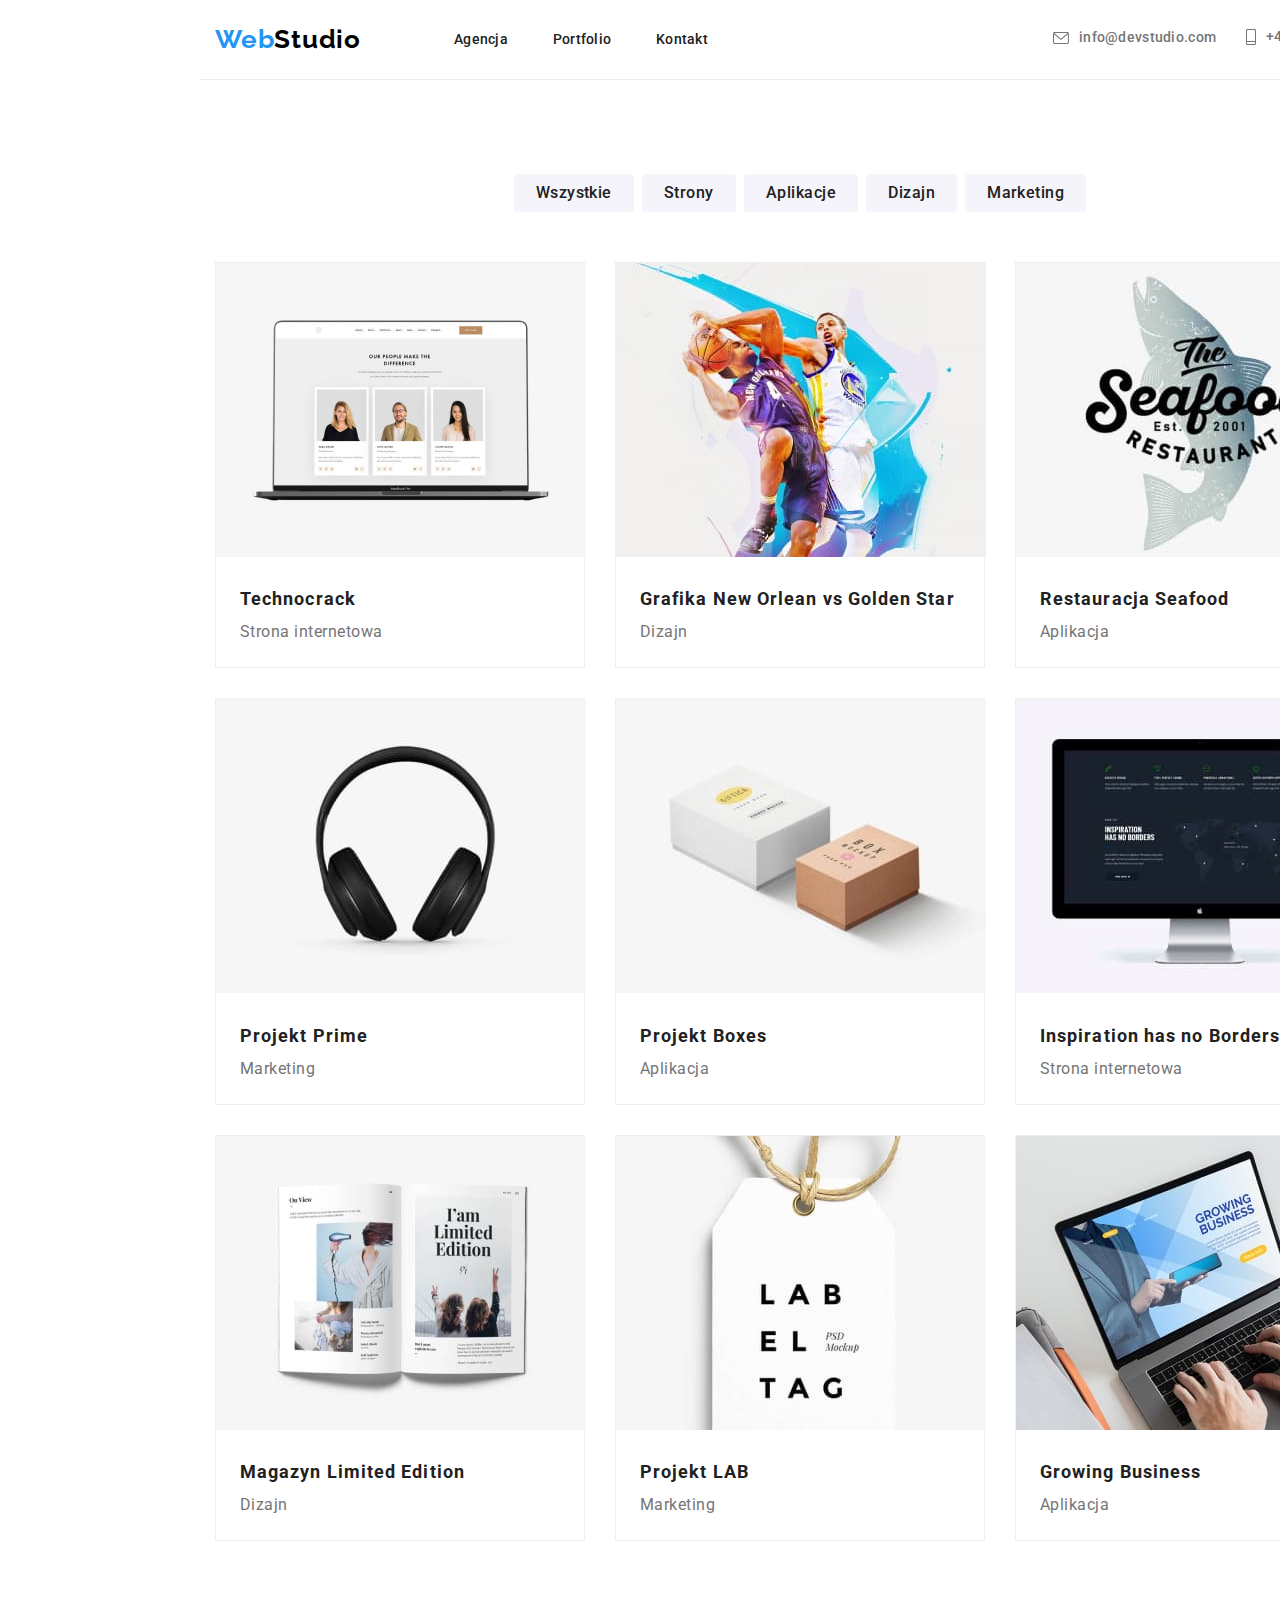
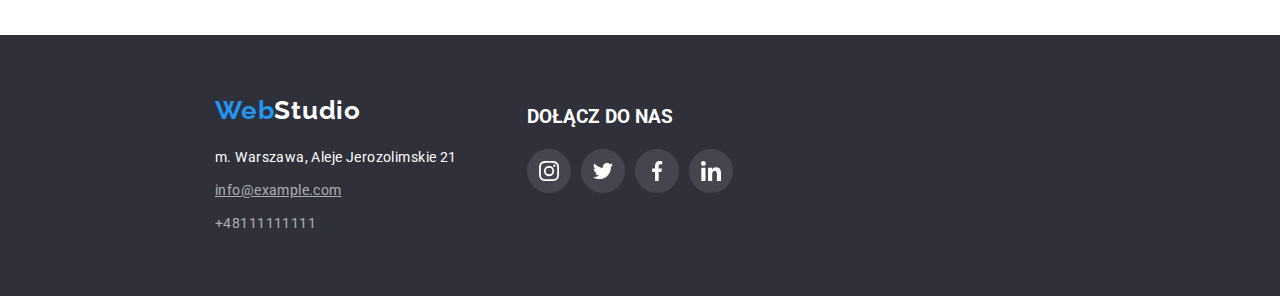
==== portfolio.html @ e7bf983f "wednesday" ====
<!DOCTYPE html>
<html lang="en">
  <head>
    <meta charset="UTF-8" />
    <meta http-equiv="X-UA-Compatible" content="IE=edge" />
    <meta name="viewport" content="width=device-width, initial-scale=1.0" />
    <title>Portfolio</title>
    <link rel="stylesheet" href="./css/styles.css" />
    <link rel="preconnect" href="https://fonts.googleapis.com" />
    <link rel="preconnect" href="https://fonts.gstatic.com" crossorigin />
    <link
      href="https://fonts.googleapis.com/css2?family=Raleway:wght@700&family=Roboto:wght@400;500;700;900&display=swap"
      rel="stylesheet"
    />
  </head>
  <body>
    <div class="wrapper">
      <header class="container header-agency">
        <nav class="nav-style">
          <a
            class="webstudio link-style"
            href="#"
            target="_blank"
            title="WebStudio"
            ><span class="highlight">Web</span>Studio
          </a>
          <ul class="nav-list inner-nav">
            <li>
              <a
                class="nav-item link-style"
                href="./index.html"
                target="_self"
                title="Agencja"
              >
                Agencja</a
              >
            </li>
            <li>
              <a
                class="nav-item link-style"
                href="./portfolio.html"
                target="_self"
                title="Portfolio"
                >Portfolio</a
              >
            </li>
            <li>
              <a
                class="nav-item link-style"
                href="#"
                target="_self"
                title="Kontakt"
                >Kontakt</a
              >
            </li>
          </ul>
        </nav>
        <ul class="nav-list">
          <li class="contacts">
            <a href="mailto:info@devstudio.com">
            <svg class="svg-style" width="16" height="12">
              <use xlink: href="./images/icons.svg#icon-envelope" >
              
              </use>
            </svg>
          </a>
            <a class="nav-contact link-style" href="mailto:info@devstudio.com"
              >info@devstudio.com</a
            >
          </li>
          <li class="contacts">
            <a href="tel:+48111111111">
            <svg class="svg-style" width="10" height="16">
              <use xlink: href="./images/icons.svg#icon-phone"></use>
            </svg>
          </a>
            <a class="nav-contact link-style" href="tel:+48111111111"
              >+48111111111</a
            >
          </li>
        </ul>
      </header>
      <main class="container">
        <div class="section">
          <ul class="nav-list portfolio-buttons">
            <li>
              <button class="button-style" type="button">Wszystkie</button>
            </li>
            <li><button class="button-style" type="button">Strony</button></li>
            <li>
              <button class="button-style" type="button">Aplikacje</button>
            </li>
            <li><button class="button-style" type="button">Dizajn</button></li>
            <li>
              <button class="button-style" type="button">Marketing</button>
            </li>
          </ul>
          <div>
            <ul class="project-list">
              <li class="project-card">
                <figure>
                  <img
                    src="./images/photo-technocrack.jpg"
                    width="370"
                    height="294"
                    alt="strona startowa Technocrack"
                    title="zdjęcie strony startowej Technocrack"
                  />
                  <figcaption class="photo-description">
                    <strong class="project-title">Technocrack</strong>
                    <p class="project-description">Strona internetowa</p>
                  </figcaption>
                </figure>
              </li>
              <li class="project-card">
                <figure>
                  <img
                    src="./images/photo-basket.jpg"
                    width="370"
                    height="294"
                    alt="grafika New Orlean vs. Golden Star"
                    title="grafika New Orlean vs. Golden Star"
                  />
                  <figcaption class="photo-description">
                    <strong class="project-title"
                      >Grafika New Orlean vs Golden Star</strong
                    >
                    <p class="project-description">Dizajn</p>
                  </figcaption>
                </figure>
              </li>
              <li class="project-card">
                <figure>
                  <img
                    src="./images/photo-seafood.jpg"
                    width="370"
                    height="294"
                    alt="logo restauracji Seafood"
                    title="logo restauracji Seafood"
                  />
                  <figcaption class="photo-description">
                    <strong class="project-title">Restauracja Seafood</strong>
                    <p class="project-description">Aplikacja</p>
                  </figcaption>
                </figure>
              </li>
              <li class="project-card">
                <figure>
                  <img
                    src="./images/photo-headphones.jpg"
                    width="370"
                    height="294"
                    alt="zdjęcie słuchawek nausznych"
                    title="zdjęcie słuchawek nausznych"
                  />
                  <figcaption class="photo-description">
                    <strong class="project-title">Projekt Prime</strong>
                    <p class="project-description">Marketing</p>
                  </figcaption>
                </figure>
              </li>
              <li class="project-card">
                <figure>
                  <img
                    src="./images/photo-boxes.jpg"
                    width="370"
                    height="294"
                    alt="zdjęcie opakowań"
                    title="zdjęcie opakowań"
                  />
                  <figcaption class="photo-description">
                    <strong class="project-title">Projekt Boxes</strong>
                    <p class="project-description">Aplikacja</p>
                  </figcaption>
                </figure>
              </li>
              <li class="project-card">
                <figure>
                  <img
                    src="./images/photo-noborders.jpg"
                    width="370"
                    height="294"
                    alt="zdjęcie strony startowej No Borders"
                    title="zdjęcie strony startowej No Borders"
                  />
                  <figcaption class="photo-description">
                    <strong class="project-title"
                      >Inspiration has no Borders</strong
                    >
                    <p class="project-description">Strona internetowa</p>
                  </figcaption>
                </figure>
              </li>
              <li class="project-card">
                <figure>
                  <img
                    src="./images/photo-magazyn.jpg"
                    width="370"
                    height="294"
                    alt="zdjęcie magazynu Limited Edition"
                    title="zdjęcie magazynu Limited Edition"
                  />
                  <figcaption class="photo-description">
                    <strong class="project-title">
                      Magazyn Limited Edition</strong
                    >
                    <p class="project-description">Dizajn</p>
                  </figcaption>
                </figure>
              </li>
              <li class="project-card">
                <figure>
                  <img
                    src="./images/photo-lab.jpg"
                    width="370"
                    height="294"
                    alt="zdjęcie etykiety LAB"
                    title="zdjęcie etykiety LAB"
                  />
                  <figcaption class="photo-description">
                    <strong class="project-title">Projekt LAB</strong>
                    <p class="project-description">Marketing</p>
                  </figcaption>
                </figure>
              </li>
              <li class="project-card">
                <figure>
                  <img
                    src="./images/photo-business.jpg"
                    width="370"
                    height="294"
                    alt="zdjęcie aplikacji Growing Business"
                    title="zdjęcie aplikacji Growing Business"
                  />
                  <figcaption class="photo-description">
                    <strong class="project-title">Growing Business</strong>
                    <p class="project-description">Aplikacja</p>
                  </figcaption>
                </figure>
              </li>
            </ul>
          </div>
        </div>
      </main>

      <footer class="footer-section">
        <div>
          <a
          class="webstudio link-style"
          href="#"
          target="_blank"
          title="WebStudio"
          ><span class="highlight">Web</span
          ><span class="whitening">Studio</span></a
        >
        <ul class="footer-list">
          <li>
            <address class="footer-list-item address-style">
              m. Warszawa, Aleje Jerozolimskie 21
            </address>
          </li>
          <li>
            <a
              class="footer-list-item email link-style"
              href="mailto:info@example.com"
              >info@example.com</a
            >
          </li>
          <li>
            <a class="footer-list-item phone link-style" href="tel:+48111111111"
              >+48111111111</a
            >
          </li>
        </ul>
        </div>
        <div class="footer-sm-section">
          <h3>DOŁĄCZ DO NAS</h3>
          <ul class="nav-list footer-sm-icons">
            <li>
              <a href="#" target="_blank" title="Instagram">
              <svg class="footer-sm-icon"  width="44" height="44">
                <use xlink: href="./images/icons.svg#icon-ellipse-insta-dark"></use>
              </svg>
            </a>
            </li>
            <li>
              <a href="#" target="_blank" title="Twitter">
              <svg class="footer-sm-icon" width="44" height="44">
                <use xlink:href="./images/icons.svg#icon-ellipse-twitter-dark"></use>
              </svg>
            </a>
            </li>
            <li>
              <a href="#" target="_blank" title="Facebook">
              <svg class="footer-sm-icon" width="44" height="44">
                <use xlink: href="./images/icons.svg#icon-ellipse-fb-dark"></use>
                </svg>
              </a>
            </li>
            <li>
              <a href="#" target="_blank" title="In">
              <svg class="footer-sm-icon" width="44" height="44">
                <use xlink: href="./images/icons.svg#icon-ellipse-in-dark"></use>
              </svg>
            </a>
            </li>
          </ul>
          </div>
      </footer>
    </div>
  </body>
</html>
---- css/styles.css ----
/*! modern-normalize v1.1.0 | MIT License | https://github.com/sindresorhus/modern-normalize */

/*
Document
========
*/

/**
Use a better box model (opinionated).
*/

*,
::before,
::after {
  box-sizing: border-box;
}

/**
1. Correct the line height in all browsers.
2. Prevent adjustments of font size after orientation changes in iOS.
3. Use a more readable tab size (opinionated).
*/

html {
  line-height: 1.15; /* 1 */
  -webkit-text-size-adjust: 100%; /* 2 */
  -moz-tab-size: 4; /* 3 */
  tab-size: 4; /* 3 */
}

/*
Sections
========
*/

/**
1. Remove the margin in all browsers.
2. Improve consistency of default fonts in all browsers. (https://github.com/sindresorhus/modern-normalize/issues/3)
*/

body {
  margin: 0; /* 1 */
  font-family: system-ui, -apple-system,
    /* Firefox supports this but not yet `system-ui` */ "Segoe UI", Roboto,
    Helvetica, Arial, sans-serif, "Apple Color Emoji", "Segoe UI Emoji"; /* 2 */
}

/*
Grouping content
================
*/

/**
1. Add the correct height in Firefox.
2. Correct the inheritance of border color in Firefox. (https://bugzilla.mozilla.org/show_bug.cgi?id=190655)
*/

hr {
  height: 0; /* 1 */
  color: inherit; /* 2 */
}

/*
Text-level semantics
====================
*/

/**
Add the correct text decoration in Chrome, Edge, and Safari.
*/

abbr[title] {
  text-decoration: underline dotted;
}

/**
Add the correct font weight in Edge and Safari.
*/

b,
strong {
  font-weight: bolder;
}

/**
1. Improve consistency of default fonts in all browsers. (https://github.com/sindresorhus/modern-normalize/issues/3)
2. Correct the odd 'em' font sizing in all browsers.
*/

code,
kbd,
samp,
pre {
  font-family: ui-monospace, SFMono-Regular, Consolas, "Liberation Mono", Menlo,
    monospace; /* 1 */
  font-size: 1em; /* 2 */
}

/**
Add the correct font size in all browsers.
*/

small {
  font-size: 80%;
}

/**
Prevent 'sub' and 'sup' elements from affecting the line height in all browsers.
*/

sub,
sup {
  font-size: 75%;
  line-height: 0;
  position: relative;
  vertical-align: baseline;
}

sub {
  bottom: -0.25em;
}

sup {
  top: -0.5em;
}

/*
Tabular data
============
*/

/**
1. Remove text indentation from table contents in Chrome and Safari. (https://bugs.chromium.org/p/chromium/issues/detail?id=999088, https://bugs.webkit.org/show_bug.cgi?id=201297)
2. Correct table border color inheritance in Chrome and Safari. (https://bugs.chromium.org/p/chromium/issues/detail?id=935729, https://bugs.webkit.org/show_bug.cgi?id=195016)
*/

table {
  text-indent: 0; /* 1 */
  border-color: inherit; /* 2 */
}

/*
Forms
=====
*/

/**
1. Change the font styles in all browsers.
2. Remove the margin in Firefox and Safari.
*/

button,
input,
optgroup,
select,
textarea {
  font-family: inherit; /* 1 */
  font-size: 100%; /* 1 */
  line-height: 1.15; /* 1 */
  margin: 0; /* 2 */
}

/**
Remove the inheritance of text transform in Edge and Firefox.
*/

button,
select {
  text-transform: none;
}

/**
Correct the inability to style clickable types in iOS and Safari.
*/

button,
[type="button"],
[type="reset"],
[type="submit"] {
  -webkit-appearance: button;
}

/**
Remove the inner border and padding in Firefox.
*/

::-moz-focus-inner {
  border-style: none;
  padding: 0;
}

/**
Restore the focus styles unset by the previous rule.
*/

:-moz-focusring {
  outline: 1px dotted ButtonText;
}

/**
Remove the additional ':invalid' styles in Firefox.
See: https://github.com/mozilla/gecko-dev/blob/2f9eacd9d3d995c937b4251a5557d95d494c9be1/layout/style/res/forms.css#L728-L737
*/

:-moz-ui-invalid {
  box-shadow: none;
}

/**
Remove the padding so developers are not caught out when they zero out 'fieldset' elements in all browsers.
*/

legend {
  padding: 0;
}

/**
Add the correct vertical alignment in Chrome and Firefox.
*/

progress {
  vertical-align: baseline;
}

/**
Correct the cursor style of increment and decrement buttons in Safari.
*/

::-webkit-inner-spin-button,
::-webkit-outer-spin-button {
  height: auto;
}

/**
1. Correct the odd appearance in Chrome and Safari.
2. Correct the outline style in Safari.
*/

[type="search"] {
  -webkit-appearance: textfield; /* 1 */
  outline-offset: -2px; /* 2 */
}

/**
Remove the inner padding in Chrome and Safari on macOS.
*/

::-webkit-search-decoration {
  -webkit-appearance: none;
}

/**
1. Correct the inability to style clickable types in iOS and Safari.
2. Change font properties to 'inherit' in Safari.
*/

::-webkit-file-upload-button {
  -webkit-appearance: button; /* 1 */
  font: inherit; /* 2 */
}

/*
Interactive
===========
*/

/*
Add the correct display in Chrome and Safari.
*/

summary {
  display: list-item;
}

.container {
  width: 1200px;
  margin: auto;
  padding-right: 15px;
  padding-left: 15px;
}

.section {
  padding-top: 94px;
  padding-bottom: 94px;
}

h1,
h2,
h3,
p,
ul,
figure {
  margin: 0;
  padding: 0;
}

:root {
  --black-primary: #212121;
  --grey-primary: #757575;
  --grey-secondary: #2f303a;
  --white: #ffffff;
  --blue: #2196f3;
  --blue-secondary: #f5f4fa;
  --black: #000000;
}

body {
  font-family: "Roboto", "Raleway", sans-serif;
  color: var(--black-primary);
  margin: 0;
  background-color: #a0a1ab;
}

.wrapper {
  background: var(--white);
  margin: 0;
  width: 1600px;
}

.link-style:hover,
.link-style:focus {
  color: var(--blue);
}
.link-style {
  text-decoration: none;
  transition-property: color;
  transition-duration: 250ms;
  transition-timing-function: cubic-bezier(0.4, 0, 0.2, 1);
}

.webstudio {
  font-family: "Raleway";
  font-weight: 700;
  font-size: 26px;
  line-height: 1.19;
  letter-spacing: 0.03em;
  color: var(--black);
  margin-right: 93px;
  margin-top: 24px;
  margin-bottom: 24px;
}
.highlight {
  color: var(--blue);
}

.nav-style {
  display: flex;
}
.inner-nav {
  width: 254px;
  display: flex;
  justify-content: space-between;
  margin-right: 345px;
}
.nav-list {
  list-style: none;
  display: flex;
  align-items: center;
  justify-content: space-between;
  gap: 30px;
}

.nav-item {
  font-weight: 500;
  font-size: 14px;
  line-height: 1.14;
  letter-spacing: 0.02em;
  color: inherit;
  position: relative;
}

.nav-item::after {
  content: "";
  position: absolute;
  bottom: -29px;
  left: 0px;
  height: 4px;
  background-color: var(--blue);
  width: 0;
  transition-property: width;
}

.nav-item:focus:after,
.nav-item:active:after {
  width: 100%;
}

.nav-contact {
  list-style: none;
  color: var(--grey-primary);
  font-weight: 500;
  font-size: 14px;
  line-height: 1.14;
  letter-spacing: 0.02em;
}

.button-style {
  background: var(--blue-secondary);
  border-radius: 4px;
  border: 0px;
  font-weight: 500;
  font-size: 16px;
  line-height: 1.63;
  text-align: center;
  letter-spacing: 0.03em;
  color: var(--black-primary);
  font-family: inherit;
  padding-top: 6px;
  padding-bottom: 6px;
  padding-right: 22px;
  padding-left: 22px;

  transition-duration: 250ms;
  transition-timing-function: cubic-bezier(0.4, 0, 0.2, 1);
}
.button-style:visited,
.button-style:focus,
.button-style:hover {
  background: var(--blue);
  box-shadow: 0px 3px 1px rgba(0, 0, 0, 0.1), 0px 1px 2px rgba(0, 0, 0, 0.08),
    0px 2px 2px rgba(0, 0, 0, 0.12);
  border-radius: 4px;
  cursor: pointer;
  font-weight: 500;
  font-size: 16px;
  line-height: 1.63;
  text-align: center;
  letter-spacing: 0.03em;
  color: var(--white);
}
.project-list {
  list-style: none;
  display: flex;
  flex-wrap: wrap;
  gap: 30px;
}

.project-title {
  font-weight: 700;
  font-size: 18px;
  line-height: 2;
  letter-spacing: 0.06em;
}
.project-description {
  font-size: 16px;
  line-height: 1.88;
  letter-spacing: 0.03em;
  color: var(--grey-primary);
}

.footer-section {
  background-color: var(--grey-secondary);
  color: var(--white);
  padding-top: 60px;
  padding-bottom: 60px;
  padding-left: 215px;
  display: flex;
  gap: 70px;
}
.footer-list {
  list-style-type: none;
  display: flex;
  flex-direction: column;
  gap: 9px;
  margin-top: 20px;
}
.footer-list-item {
  text-decoration: none;
  font-size: 14px;
  line-height: 1.71;
  letter-spacing: 0.03em;
  color: var(--white);
}
.email {
  text-decoration: underline;
  opacity: 60%;
}

.phone {
  opacity: 60%;
}

.address-style {
  font-style: inherit;
}
.whitening {
  color: var(--white);
}

.header-primary {
  font-weight: 900;
  font-size: 44px;
  line-height: 1.36;
  text-align: center;
  letter-spacing: 0.06em;
}
.section-primary {
  background-image: linear-gradient(
      rgba(47, 48, 58, 0.4),
      rgba(47, 48, 58, 0.4)
    ),
    url(../images/background.jpg);

  color: var(--white);
  text-align: center;
  display: flex;
  flex-direction: column;
  padding-top: 200px;
  padding-bottom: 200px;
  align-items: center;
}
.button-agency {
  padding-top: 10px;
  padding-bottom: 10px;
  padding-left: 41px;
  padding-right: 42px;
  margin-top: 40px;
}
.lorem-title {
  font-weight: 700;
  font-size: 14px;
  line-height: 1.14;
  letter-spacing: 0.03em;
  margin-bottom: 10px;
}
.lorem-description {
  font-size: 14px;
  line-height: 1.71;
  letter-spacing: 0.03em;
}
.header-secondary {
  font-weight: 700;
  font-size: 36px;
  line-height: 1.17;
  text-align: center;
  letter-spacing: 0.03em;
  margin-bottom: 50px;
}
.team {
  background: var(--blue-secondary);
}
.team-member-box {
  background-color: var(--white);
  text-align: center;
  padding-bottom: 30px;
  box-shadow: 0px 1px 3px rgba(0, 0, 0, 0.12), 0px 1px 1px rgba(0, 0, 0, 0.14),
    0px 2px 1px rgba(0, 0, 0, 0.2);
  border-radius: 0px 0px 4px 4px;
}
.team-member-name {
  font-weight: 500;
  font-size: 16px;
  line-height: 1.19;
  letter-spacing: 0.03em;
}
.team-member-description {
  font-size: 16px;
  line-height: 1.19;
  letter-spacing: 0.03em;
  color: var(--grey-primary);
  margin-top: 10px;
}
.task-section {
  padding-top: 0px;
}
.box-description {
  margin-top: 30px;
}
.header-agency {
  border-bottom: solid 1px #ececec;
  display: flex;
}
.header-portfolio {
  border-bottom: solid 1px #ececec;
}
.portfolio-buttons {
  justify-content: center;
  gap: 8px;
  margin-bottom: 50px;
}
.project-card {
  border: solid 1px #eeeeee;
  max-width: 370px;
  transition-duration: 250ms;
  transition-timing-function: cubic-bezier(0.4, 0, 0.2, 1);
}
.project-card:hover {
  box-shadow: 0px 1px 1px rgba(0, 0, 0, 0.12), 0px 4px 4px rgba(0, 0, 0, 0.06),
    1px 4px 6px rgba(0, 0, 0, 0.16);
}
.photo-description {
  margin-top: 20px;
  margin-bottom: 20px;
  margin-right: 24px;
  margin-left: 24px;
}
.contacts {
  display: flex;
  gap: 10px;
  margin: 0;
}
.icon-background {
  width: 270px;
  height: 120px;
  background: #f5f4fa;
  border-radius: 4px;
  margin-bottom: 30px;
  padding: 25px 102.34px;
}
.lorem-icon {
  display: flex;
  justify-items: center;
  text-align: center;
}
.sm-icons {
  margin-top: 16px;
  list-style: none;
  display: flex;
  justify-content: center;
  gap: 10px;
  transition-duration: 250ms;
  transition-timing-function: cubic-bezier(0.4, 0, 0.2, 1);
}
.client-icon {
  width: 168px;
  height: 90px;
  border: 1px solid #afb1b8;
  border-radius: 4px;
  display: flex;
  transition-property: fill;
  transition-duration: 250ms;
  transition-timing-function: cubic-bezier(0.4, 0, 0.2, 1);
}
.footer-sm-section {
  display: flex;
  flex-direction: column;
  width: 206px;
  justify-content: flex-start;
  align-content: space-between;
  gap: 20px;
  margin-top: 12px;
}
.footer-sm-icons {
  gap: 10px;
  transition-duration: 250ms;
  transition-timing-function: cubic-bezier(0.4, 0, 0.2, 1);
}

.svg-style {
  fill: #757575;
  transition-property: fill;
  transition-duration: 250ms;
  transition-timing-function: cubic-bezier(0.4, 0, 0.2, 1);
}
.svg-style:hover,
.svg-style:focus {
  fill: var(--blue);
}
.svg-client-style {
  fill: #afb1b8;
  transition-property: fill;
  transition-duration: 250ms;
  transition-timing-function: cubic-bezier(0.4, 0, 0.2, 1);
}

.svg-client-style:focus,
.svg-client-style:hover {
  fill: var(--blue);
}
.client-icon:hover,
.client-icon:focus {
  border: #2196f3 solid 1px;
}
.team-sm-icon:hover,
.team-sm-icon:focus {
  --color4: var(--blue);
  --color3: var(--white);
}
.footer-sm-icon:hover,
.footer-sm-icon:focus {
  --color2: var(--blue);
}
.picture {
  display: block;
}

.picture-style {
  position: relative;
}
.picture-description-box {
  position: absolute;
  bottom: 0;
  z-index: 2;
  width: 370px;
  display: flex;
  padding-top: 27px;
  padding-bottom: 27px;
  justify-content: center;
  background-color: rgba(47, 48, 58, 0.8);
  margin: 0;
}
.picture-description {
  font-weight: 700;
  font-size: 14px;
  line-height: 1.14;
  text-align: center;
  letter-spacing: 0.03em;
  text-transform: uppercase;
  color: var(--white);
}

.backdrop {
  position: fixed;
  left: 0;
  top: 0;
  width: 100%;
  height: 100%;
  background-color: rgba(0, 0, 0, 0.2);
  transition: transform 0.25s;
  z-index: 3;
}

.is-hidden {
  transform: translateY(100%);
}

.modal {
  position: absolute;
  width: 528px;
  height: 581px;
  left: 536px;
  top: 221px;
  bottom: 222px;
  background-color: var(--white);
  box-shadow: 0px 1px 3px rgba(0, 0, 0, 0.12), 0px 1px 1px rgba(0, 0, 0, 0.14),
    0px 2px 1px rgba(0, 0, 0, 0.2);
  border-radius: 4px;
}
.close-button {
  width: 18px;
  height: 18px;
  position: absolute;
  right: 8px;
  top: 8px;
  cursor: pointer;
}
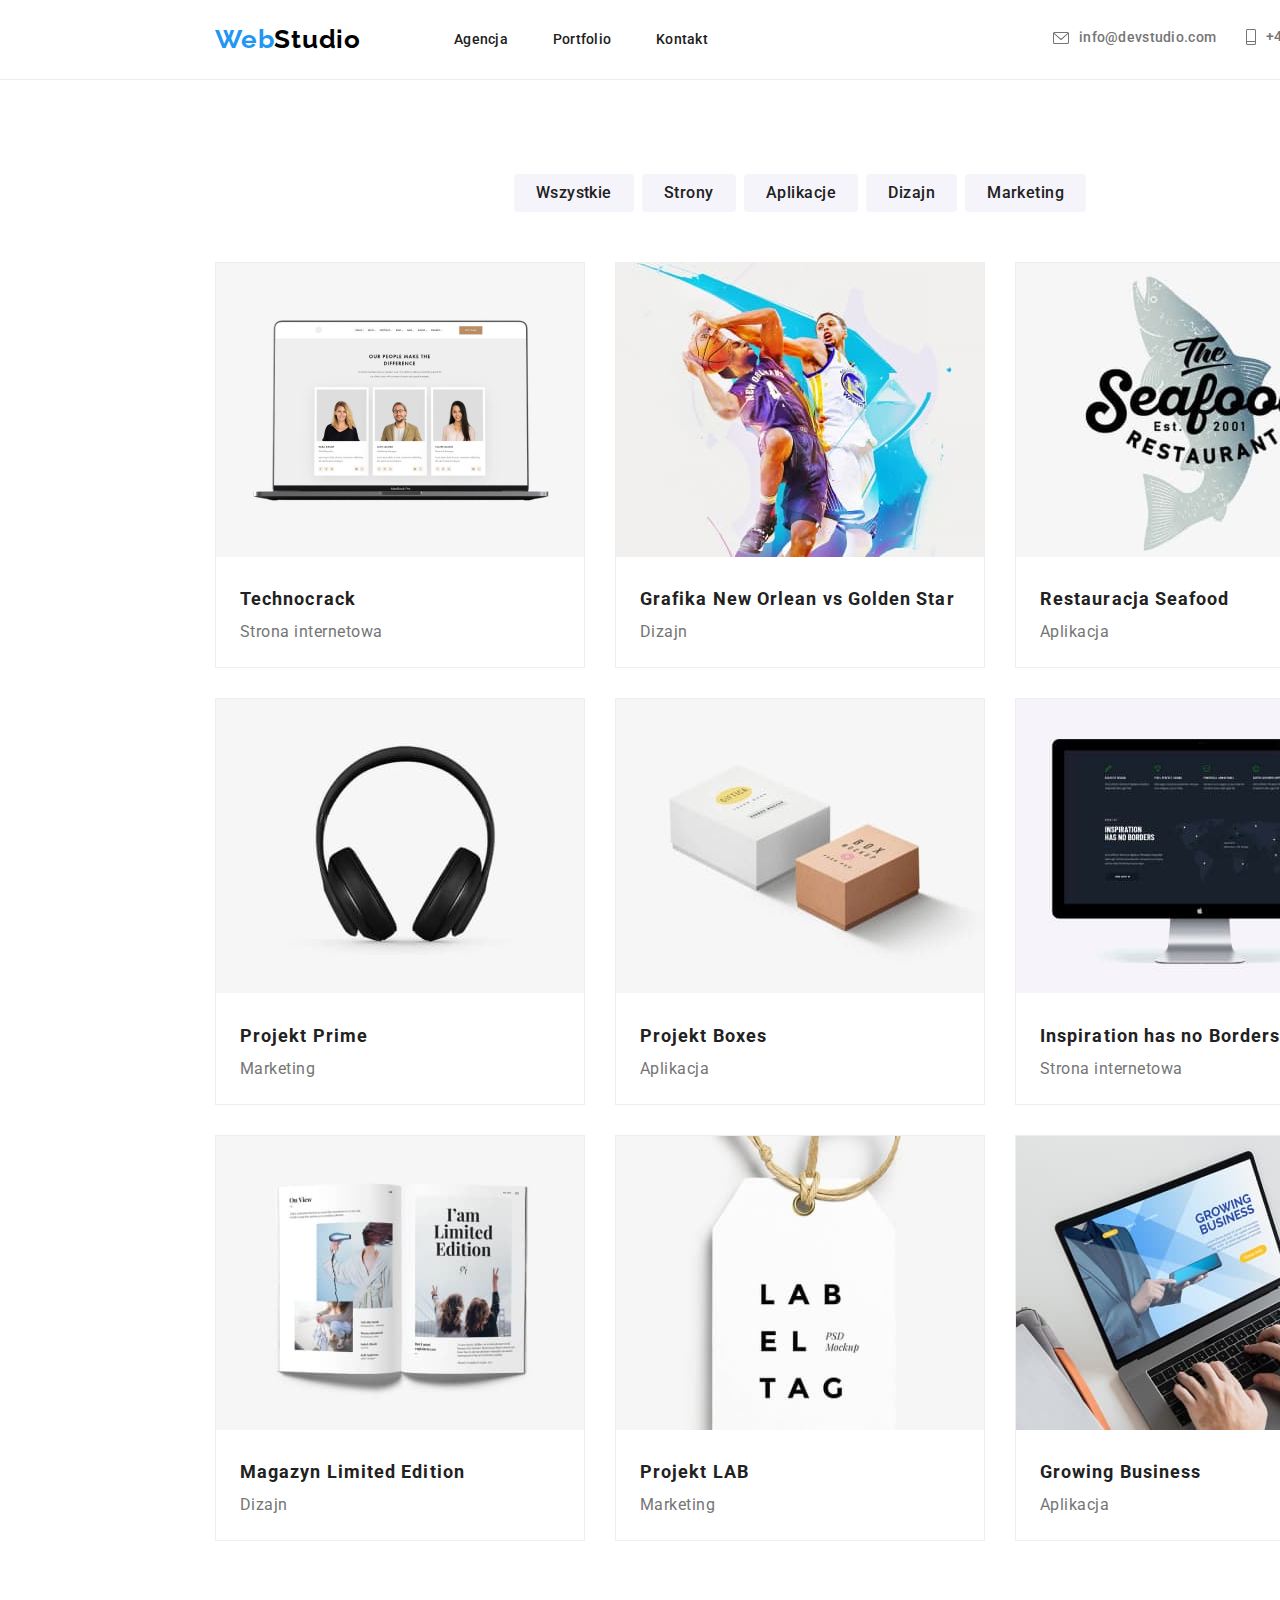
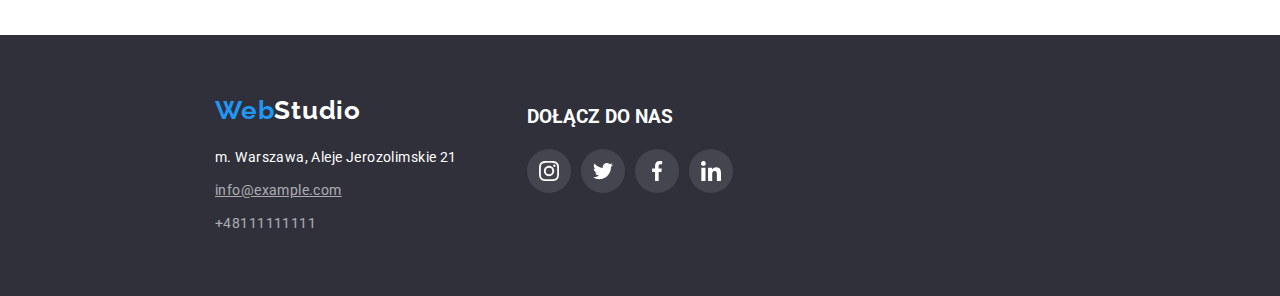
==== commit 91fc3a84: "saturday changes" ====
--- a/portfolio.html
+++ b/portfolio.html
@@ -15,6 +15,7 @@
   </head>
   <body>
     <div class="wrapper">
+      <div class="border">
       <header class="container header-agency">
         <nav class="nav-style">
           <a
@@ -38,7 +39,7 @@
             <li>
               <a
                 class="nav-item link-style"
-                href="./portfolio.html"
+                href="#"
                 target="_self"
                 title="Portfolio"
                 >Portfolio</a
@@ -79,7 +80,9 @@
             >
           </li>
         </ul>
+      
       </header>
+    </div>
       <main class="container">
         <div class="section">
           <ul class="nav-list portfolio-buttons">
@@ -110,6 +113,9 @@
                     <strong class="project-title">Technocrack</strong>
                     <p class="project-description">Strona internetowa</p>
                   </figcaption>
+                  <div class="overlay">
+                    <p class="overlay-text">Technocrack jest popularną platformą wykorzystywaną do rozpowszechniania koronawirusa. Firmy wykorzystują tę platformę do celów szpiegowskich i ataków na niezabezpieczone serwery konkurencji</p>
+                  </div>
                 </figure>
               </li>
               <li class="project-card">
@@ -121,6 +127,9 @@
                     alt="grafika New Orlean vs. Golden Star"
                     title="grafika New Orlean vs. Golden Star"
                   />
+                  <div class="overlay">
+                    <p class="overlay-text">Technocrack jest popularną platformą wykorzystywaną do rozpowszechniania koronawirusa. Firmy wykorzystują tę platformę do celów szpiegowskich i ataków na niezabezpieczone serwery konkurencji</p>
+                  </div>
                   <figcaption class="photo-description">
                     <strong class="project-title"
                       >Grafika New Orlean vs Golden Star</strong
@@ -138,6 +147,9 @@
                     alt="logo restauracji Seafood"
                     title="logo restauracji Seafood"
                   />
+                  <div class="overlay">
+                    <p class="overlay-text">Technocrack jest popularną platformą wykorzystywaną do rozpowszechniania koronawirusa. Firmy wykorzystują tę platformę do celów szpiegowskich i ataków na niezabezpieczone serwery konkurencji</p>
+                  </div>
                   <figcaption class="photo-description">
                     <strong class="project-title">Restauracja Seafood</strong>
                     <p class="project-description">Aplikacja</p>
@@ -153,6 +165,9 @@
                     alt="zdjęcie słuchawek nausznych"
                     title="zdjęcie słuchawek nausznych"
                   />
+                  <div class="overlay">
+                    <p class="overlay-text">Technocrack jest popularną platformą wykorzystywaną do rozpowszechniania koronawirusa. Firmy wykorzystują tę platformę do celów szpiegowskich i ataków na niezabezpieczone serwery konkurencji</p>
+                  </div>
                   <figcaption class="photo-description">
                     <strong class="project-title">Projekt Prime</strong>
                     <p class="project-description">Marketing</p>
@@ -168,6 +183,9 @@
                     alt="zdjęcie opakowań"
                     title="zdjęcie opakowań"
                   />
+                  <div class="overlay">
+                    <p class="overlay-text">Technocrack jest popularną platformą wykorzystywaną do rozpowszechniania koronawirusa. Firmy wykorzystują tę platformę do celów szpiegowskich i ataków na niezabezpieczone serwery konkurencji</p>
+                  </div>
                   <figcaption class="photo-description">
                     <strong class="project-title">Projekt Boxes</strong>
                     <p class="project-description">Aplikacja</p>
@@ -183,6 +201,9 @@
                     alt="zdjęcie strony startowej No Borders"
                     title="zdjęcie strony startowej No Borders"
                   />
+                  <div class="overlay">
+                    <p class="overlay-text">Technocrack jest popularną platformą wykorzystywaną do rozpowszechniania koronawirusa. Firmy wykorzystują tę platformę do celów szpiegowskich i ataków na niezabezpieczone serwery konkurencji</p>
+                  </div>
                   <figcaption class="photo-description">
                     <strong class="project-title"
                       >Inspiration has no Borders</strong
@@ -200,6 +221,9 @@
                     alt="zdjęcie magazynu Limited Edition"
                     title="zdjęcie magazynu Limited Edition"
                   />
+                  <div class="overlay">
+                    <p class="overlay-text">Technocrack jest popularną platformą wykorzystywaną do rozpowszechniania koronawirusa. Firmy wykorzystują tę platformę do celów szpiegowskich i ataków na niezabezpieczone serwery konkurencji</p>
+                  </div>
                   <figcaption class="photo-description">
                     <strong class="project-title">
                       Magazyn Limited Edition</strong
@@ -217,6 +241,9 @@
                     alt="zdjęcie etykiety LAB"
                     title="zdjęcie etykiety LAB"
                   />
+                  <div class="overlay">
+                    <p class="overlay-text">Technocrack jest popularną platformą wykorzystywaną do rozpowszechniania koronawirusa. Firmy wykorzystują tę platformę do celów szpiegowskich i ataków na niezabezpieczone serwery konkurencji</p>
+                  </div>
                   <figcaption class="photo-description">
                     <strong class="project-title">Projekt LAB</strong>
                     <p class="project-description">Marketing</p>
@@ -232,6 +259,9 @@
                     alt="zdjęcie aplikacji Growing Business"
                     title="zdjęcie aplikacji Growing Business"
                   />
+                  <div class="overlay">
+                    <p class="overlay-text">Technocrack jest popularną platformą wykorzystywaną do rozpowszechniania koronawirusa. Firmy wykorzystują tę platformę do celów szpiegowskich i ataków na niezabezpieczone serwery konkurencji</p>
+                  </div>
                   <figcaption class="photo-description">
                     <strong class="project-title">Growing Business</strong>
                     <p class="project-description">Aplikacja</p>
@@ -246,66 +276,84 @@
       <footer class="footer-section">
         <div>
           <a
-          class="webstudio link-style"
-          href="#"
-          target="_blank"
-          title="WebStudio"
-          ><span class="highlight">Web</span
-          ><span class="whitening">Studio</span></a
-        >
-        <ul class="footer-list">
-          <li>
-            <address class="footer-list-item address-style">
-              m. Warszawa, Aleje Jerozolimskie 21
-            </address>
-          </li>
-          <li>
-            <a
-              class="footer-list-item email link-style"
-              href="mailto:info@example.com"
-              >info@example.com</a
-            >
-          </li>
-          <li>
-            <a class="footer-list-item phone link-style" href="tel:+48111111111"
-              >+48111111111</a
-            >
-          </li>
-        </ul>
+            class="webstudio link-style"
+            href="#"
+            target="_blank"
+            title="WebStudio"
+            ><span class="highlight">Web</span
+            ><span class="whitening">Studio</span></a
+          >
+          <ul class="footer-list">
+            <li>
+              <address class="footer-list-item address-style">
+                m. Warszawa, Aleje Jerozolimskie 21
+              </address>
+            </li>
+            <li>
+              <a
+                class="footer-list-item email link-style"
+                href="mailto:info@example.com"
+                >info@example.com</a
+              >
+            </li>
+            <li>
+              <a
+                class="footer-list-item phone link-style"
+                href="tel:+48111111111"
+                >+48111111111</a
+              >
+            </li>
+          </ul>
         </div>
         <div class="footer-sm-section">
           <h3>DOŁĄCZ DO NAS</h3>
           <ul class="nav-list footer-sm-icons">
             <li>
+              <div class="footer-sm-box">
               <a href="#" target="_blank" title="Instagram">
-              <svg class="footer-sm-icon"  width="44" height="44">
-                <use xlink: href="./images/icons.svg#icon-ellipse-insta-dark"></use>
-              </svg>
-            </a>
-            </li>
-            <li>
-              <a href="#" target="_blank" title="Twitter">
-              <svg class="footer-sm-icon" width="44" height="44">
-                <use xlink:href="./images/icons.svg#icon-ellipse-twitter-dark"></use>
-              </svg>
-            </a>
-            </li>
-            <li>
-              <a href="#" target="_blank" title="Facebook">
-              <svg class="footer-sm-icon" width="44" height="44">
-                <use xlink: href="./images/icons.svg#icon-ellipse-fb-dark"></use>
+                <svg class="footer-sm-icon" width="20" height="20">
+                  <use
+                    xlink:href="./images/icons.svg#icon-instagram"
+                  ></use>
                 </svg>
               </a>
-            </li>
-            <li>
+            </div>
+            </li>
+            <li>
+              <div class="footer-sm-box">
+              <a href="#" target="_blank" title="Twitter">
+                <svg class="footer-sm-icon" width="20" height="20">
+                  <use
+                    xlink:href="./images/icons.svg#icon-twitter"
+                  ></use>
+                </svg>
+              </a>
+              </div>
+            </li>
+            <li>
+              <div class="footer-sm-box">
+              <a href="#" target="_blank" title="Facebook">
+                <svg class="footer-sm-icon" width="20" height="20">
+                  <use
+                    xlink:href="./images/icons.svg#icon-facebook"
+                  ></use>
+                </svg>
+              </a>
+            </div>
+            </li>
+            <li>
+              <div class="footer-sm-box">
               <a href="#" target="_blank" title="In">
-              <svg class="footer-sm-icon" width="44" height="44">
-                <use xlink: href="./images/icons.svg#icon-ellipse-in-dark"></use>
-              </svg>
-            </a>
+                <svg class="footer-sm-icon" width="20" height="20">
+                  <use
+                    xlink:href="./images/icons.svg#icon-linkedin"
+                  ></use>
+                </svg>
+              </a>
+            </div>
             </li>
           </ul>
-          </div>
+        </div>
       </footer>
     </div>
   </body>
--- a/css/styles.css
+++ b/css/styles.css
@@ -567,8 +567,12 @@
   margin-top: 30px;
 }
 .header-agency {
+  display: flex;
+}
+
+.border {
   border-bottom: solid 1px #ececec;
-  display: flex;
+  width: 1600px;
 }
 .header-portfolio {
   border-bottom: solid 1px #ececec;
@@ -583,7 +587,37 @@
   max-width: 370px;
   transition-duration: 250ms;
   transition-timing-function: cubic-bezier(0.4, 0, 0.2, 1);
-}
+  position: relative;
+  overflow: hidden;
+}
+
+.overlay {
+  position: absolute;
+  width: 100%;
+  height: 294px;
+  bottom: 110px;
+  background-color: rgba(33, 150, 243, 0.9);
+  transform: translateY(140%);
+  transition-timing-function: cubic-bezier(0.4, 0, 0.2, 1);
+  transition-duration: 250ms;
+}
+
+.overlay-text {
+  position: absolute;
+  top: 49px;
+  left: 25px;
+  right: 45px;
+  bottom: 49px;
+  font-size: 18px;
+  line-height: 1.56;
+  letter-spacing: 0.03em;
+  color: var(--white);
+}
+
+.project-card:hover .overlay {
+  transform: translateY(0);
+}
+
 .project-card:hover {
   box-shadow: 0px 1px 1px rgba(0, 0, 0, 0.12), 0px 4px 4px rgba(0, 0, 0, 0.06),
     1px 4px 6px rgba(0, 0, 0, 0.16);
@@ -632,6 +666,7 @@
   transition-timing-function: cubic-bezier(0.4, 0, 0.2, 1);
 }
 .footer-sm-section {
+  fill: white;
   display: flex;
   flex-direction: column;
   width: 206px;
@@ -671,15 +706,62 @@
 .client-icon:focus {
   border: #2196f3 solid 1px;
 }
+
+.team-sm-box {
+  width: 44px;
+  height: 44px;
+  background-color: white;
+  border-radius: 50%;
+  display: flex;
+  justify-content: center;
+  align-items: center;
+  transition-property: background-color;
+  transition-duration: 250ms;
+  transition-timing-function: cubic-bezier(0.4, 0, 0.2, 1);
+}
+
+.team-sm-box:hover,
+.team-sm-box:focus {
+  background-color: #2196f3;
+}
+
+.team-sm-icon {
+  fill: #afb1b8;
+  display: block;
+  transition-property: fill;
+  transition-duration: 250ms;
+  transition-timing-function: cubic-bezier(0.4, 0, 0.2, 1);
+}
+
 .team-sm-icon:hover,
 .team-sm-icon:focus {
-  --color4: var(--blue);
-  --color3: var(--white);
-}
-.footer-sm-icon:hover,
-.footer-sm-icon:focus {
-  --color2: var(--blue);
-}
+  fill: white;
+}
+
+.footer-sm-icon {
+  fill: white;
+  display: block;
+}
+
+.footer-sm-box {
+  background-color: rgba(255, 255, 255, 0.1);
+  width: 44px;
+  height: 44px;
+  border-radius: 50%;
+  display: flex;
+  justify-content: center;
+  align-items: center;
+  padding: 0;
+  transition-property: background-color;
+  transition-duration: 250ms;
+  transition-timing-function: cubic-bezier(0.4, 0, 0.2, 1);
+}
+
+.footer-sm-box:hover,
+.footer-sm-box:focus {
+  background-color: #2196f3;
+}
+
 .picture {
   display: block;
 }
@@ -690,7 +772,6 @@
 .picture-description-box {
   position: absolute;
   bottom: 0;
-  z-index: 2;
   width: 370px;
   display: flex;
   padding-top: 27px;
@@ -716,8 +797,8 @@
   width: 100%;
   height: 100%;
   background-color: rgba(0, 0, 0, 0.2);
-  transition: transform 0.25s;
-  z-index: 3;
+  transition: transform 0.35s;
+  z-index: 1;
 }
 
 .is-hidden {
@@ -730,7 +811,6 @@
   height: 581px;
   left: 536px;
   top: 221px;
-  bottom: 222px;
   background-color: var(--white);
   box-shadow: 0px 1px 3px rgba(0, 0, 0, 0.12), 0px 1px 1px rgba(0, 0, 0, 0.14),
     0px 2px 1px rgba(0, 0, 0, 0.2);
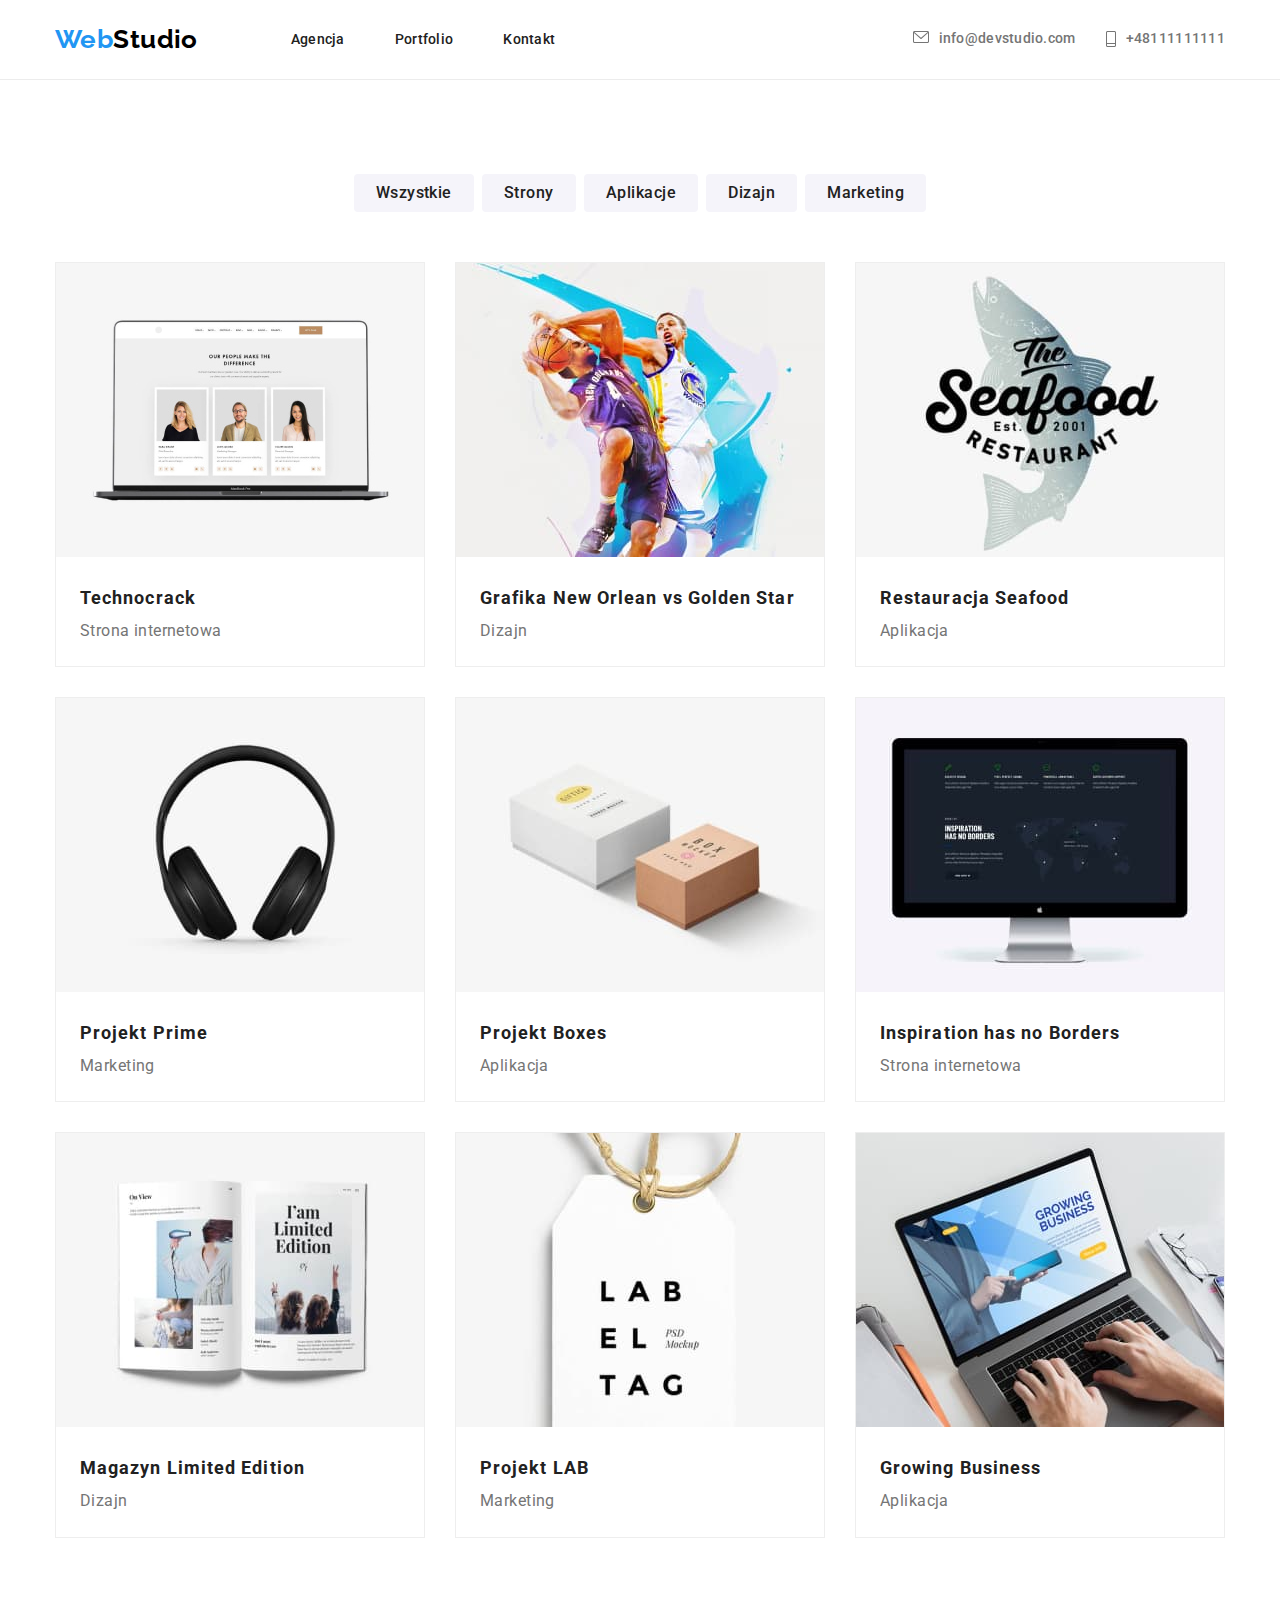
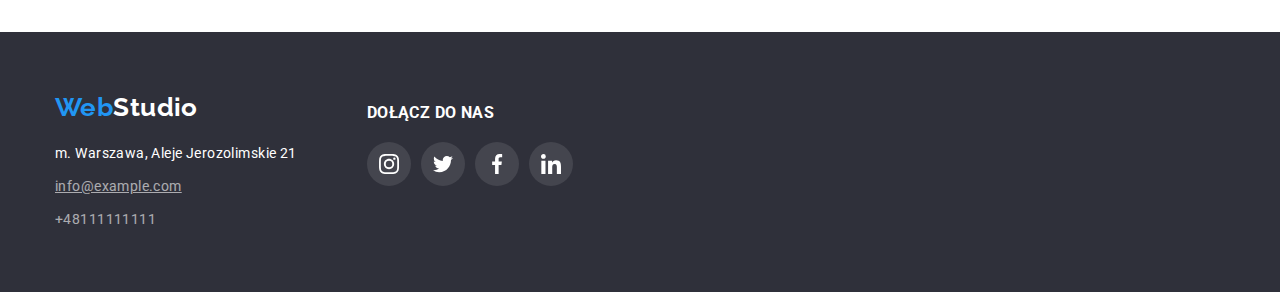
==== commit 2b0e0e2b: "sunday correction" ====
--- a/portfolio.html
+++ b/portfolio.html
@@ -14,10 +14,9 @@
     />
   </head>
   <body>
-    <div class="wrapper">
-      <div class="border">
-      <header class="container header-agency">
-        <nav class="nav-style">
+    <header class="border">
+      <div class="container header-agency">
+      <nav class="nav-style">
           <a
             class="webstudio link-style"
             href="#"
@@ -25,7 +24,7 @@
             title="WebStudio"
             ><span class="highlight">Web</span>Studio
           </a>
-          <ul class="nav-list inner-nav">
+          <ul class="inner-nav nav-list">
             <li>
               <a
                 class="nav-item link-style"
@@ -56,33 +55,24 @@
             </li>
           </ul>
         </nav>
-        <ul class="nav-list">
+        <ul class="nav-list contact-list">
           <li class="contacts">
-            <a href="mailto:info@devstudio.com">
-            <svg class="svg-style" width="16" height="12">
-              <use xlink: href="./images/icons.svg#icon-envelope" >
-              
-              </use>
-            </svg>
-          </a>
             <a class="nav-contact link-style" href="mailto:info@devstudio.com"
-              >info@devstudio.com</a
+              ><svg class="svg-style" width="16" height="12">
+                <use xlink:href="./images/icons.svg#icon-envelope"></use>
+              </svg>info@devstudio.com</a
             >
           </li>
           <li class="contacts">
-            <a href="tel:+48111111111">
-            <svg class="svg-style" width="10" height="16">
-              <use xlink: href="./images/icons.svg#icon-phone"></use>
-            </svg>
-          </a>
             <a class="nav-contact link-style" href="tel:+48111111111"
-              >+48111111111</a
+              ><svg class="svg-style" width="10" height="16">
+                <use xlink:href="./images/icons.svg#icon-phone"></use>
+              </svg>+48111111111</a
             >
           </li>
         </ul>
-      
+        </div> 
       </header>
-    </div>
       <main class="container">
         <div class="section">
           <ul class="nav-list portfolio-buttons">
@@ -101,7 +91,6 @@
           <div>
             <ul class="project-list">
               <li class="project-card">
-                <figure>
                   <img
                     src="./images/photo-technocrack.jpg"
                     width="370"
@@ -109,17 +98,20 @@
                     alt="strona startowa Technocrack"
                     title="zdjęcie strony startowej Technocrack"
                   />
-                  <figcaption class="photo-description">
-                    <strong class="project-title">Technocrack</strong>
+                  <div class="photo-description">
+                    <h3 class="project-title">Technocrack</h3>
                     <p class="project-description">Strona internetowa</p>
-                  </figcaption>
-                  <div class="overlay">
-                    <p class="overlay-text">Technocrack jest popularną platformą wykorzystywaną do rozpowszechniania koronawirusa. Firmy wykorzystują tę platformę do celów szpiegowskich i ataków na niezabezpieczone serwery konkurencji</p>
-                  </div>
-                </figure>
-              </li>
-              <li class="project-card">
-                <figure>
+                  </div>
+                  <div class="overlay">
+                    <p class="overlay-text">
+                      Technocrack jest popularną platformą wykorzystywaną do
+                      rozpowszechniania koronawirusa. Firmy wykorzystują tę
+                      platformę do celów szpiegowskich i ataków na
+                      niezabezpieczone serwery konkurencji
+                    </p>
+                  </div>
+              </li>
+              <li class="project-card">
                   <img
                     src="./images/photo-basket.jpg"
                     width="370"
@@ -128,18 +120,21 @@
                     title="grafika New Orlean vs. Golden Star"
                   />
                   <div class="overlay">
-                    <p class="overlay-text">Technocrack jest popularną platformą wykorzystywaną do rozpowszechniania koronawirusa. Firmy wykorzystują tę platformę do celów szpiegowskich i ataków na niezabezpieczone serwery konkurencji</p>
-                  </div>
-                  <figcaption class="photo-description">
-                    <strong class="project-title"
-                      >Grafika New Orlean vs Golden Star</strong
+                    <p class="overlay-text">
+                      Technocrack jest popularną platformą wykorzystywaną do
+                      rozpowszechniania koronawirusa. Firmy wykorzystują tę
+                      platformę do celów szpiegowskich i ataków na
+                      niezabezpieczone serwery konkurencji
+                    </p>
+                  </div>
+                  <div class="photo-description">
+                    <h3 class="project-title"
+                      >Grafika New Orlean vs Golden Star</h3
                     >
                     <p class="project-description">Dizajn</p>
-                  </figcaption>
-                </figure>
-              </li>
-              <li class="project-card">
-                <figure>
+                  </div>
+              </li>
+              <li class="project-card">
                   <img
                     src="./images/photo-seafood.jpg"
                     width="370"
@@ -148,16 +143,19 @@
                     title="logo restauracji Seafood"
                   />
                   <div class="overlay">
-                    <p class="overlay-text">Technocrack jest popularną platformą wykorzystywaną do rozpowszechniania koronawirusa. Firmy wykorzystują tę platformę do celów szpiegowskich i ataków na niezabezpieczone serwery konkurencji</p>
-                  </div>
-                  <figcaption class="photo-description">
-                    <strong class="project-title">Restauracja Seafood</strong>
+                    <p class="overlay-text">
+                      Technocrack jest popularną platformą wykorzystywaną do
+                      rozpowszechniania koronawirusa. Firmy wykorzystują tę
+                      platformę do celów szpiegowskich i ataków na
+                      niezabezpieczone serwery konkurencji
+                    </p>
+                  </div>
+                  <div class="photo-description">
+                    <h3 class="project-title">Restauracja Seafood</h3>
                     <p class="project-description">Aplikacja</p>
-                  </figcaption>
-                </figure>
-              </li>
-              <li class="project-card">
-                <figure>
+                  </div>
+              </li>
+              <li class="project-card">
                   <img
                     src="./images/photo-headphones.jpg"
                     width="370"
@@ -166,16 +164,19 @@
                     title="zdjęcie słuchawek nausznych"
                   />
                   <div class="overlay">
-                    <p class="overlay-text">Technocrack jest popularną platformą wykorzystywaną do rozpowszechniania koronawirusa. Firmy wykorzystują tę platformę do celów szpiegowskich i ataków na niezabezpieczone serwery konkurencji</p>
-                  </div>
-                  <figcaption class="photo-description">
-                    <strong class="project-title">Projekt Prime</strong>
+                    <p class="overlay-text">
+                      Technocrack jest popularną platformą wykorzystywaną do
+                      rozpowszechniania koronawirusa. Firmy wykorzystują tę
+                      platformę do celów szpiegowskich i ataków na
+                      niezabezpieczone serwery konkurencji
+                    </p>
+                  </div>
+                  <div class="photo-description">
+                    <h3 class="project-title">Projekt Prime</h3>
                     <p class="project-description">Marketing</p>
-                  </figcaption>
-                </figure>
-              </li>
-              <li class="project-card">
-                <figure>
+                  </div>
+              </li>
+              <li class="project-card">
                   <img
                     src="./images/photo-boxes.jpg"
                     width="370"
@@ -184,16 +185,19 @@
                     title="zdjęcie opakowań"
                   />
                   <div class="overlay">
-                    <p class="overlay-text">Technocrack jest popularną platformą wykorzystywaną do rozpowszechniania koronawirusa. Firmy wykorzystują tę platformę do celów szpiegowskich i ataków na niezabezpieczone serwery konkurencji</p>
-                  </div>
-                  <figcaption class="photo-description">
-                    <strong class="project-title">Projekt Boxes</strong>
+                    <p class="overlay-text">
+                      Technocrack jest popularną platformą wykorzystywaną do
+                      rozpowszechniania koronawirusa. Firmy wykorzystują tę
+                      platformę do celów szpiegowskich i ataków na
+                      niezabezpieczone serwery konkurencji
+                    </p>
+                  </div>
+                  <div class="photo-description">
+                    <h3 class="project-title">Projekt Boxes</h3>
                     <p class="project-description">Aplikacja</p>
-                  </figcaption>
-                </figure>
-              </li>
-              <li class="project-card">
-                <figure>
+                  </div>
+              </li>
+              <li class="project-card">
                   <img
                     src="./images/photo-noborders.jpg"
                     width="370"
@@ -202,18 +206,21 @@
                     title="zdjęcie strony startowej No Borders"
                   />
                   <div class="overlay">
-                    <p class="overlay-text">Technocrack jest popularną platformą wykorzystywaną do rozpowszechniania koronawirusa. Firmy wykorzystują tę platformę do celów szpiegowskich i ataków na niezabezpieczone serwery konkurencji</p>
-                  </div>
-                  <figcaption class="photo-description">
-                    <strong class="project-title"
-                      >Inspiration has no Borders</strong
+                    <p class="overlay-text">
+                      Technocrack jest popularną platformą wykorzystywaną do
+                      rozpowszechniania koronawirusa. Firmy wykorzystują tę
+                      platformę do celów szpiegowskich i ataków na
+                      niezabezpieczone serwery konkurencji
+                    </p>
+                  </div>
+                  <div class="photo-description">
+                    <h3 class="project-title"
+                      >Inspiration has no Borders</h3
                     >
                     <p class="project-description">Strona internetowa</p>
-                  </figcaption>
-                </figure>
-              </li>
-              <li class="project-card">
-                <figure>
+                  </div>
+              </li>
+              <li class="project-card">
                   <img
                     src="./images/photo-magazyn.jpg"
                     width="370"
@@ -222,18 +229,21 @@
                     title="zdjęcie magazynu Limited Edition"
                   />
                   <div class="overlay">
-                    <p class="overlay-text">Technocrack jest popularną platformą wykorzystywaną do rozpowszechniania koronawirusa. Firmy wykorzystują tę platformę do celów szpiegowskich i ataków na niezabezpieczone serwery konkurencji</p>
-                  </div>
-                  <figcaption class="photo-description">
-                    <strong class="project-title">
-                      Magazyn Limited Edition</strong
+                    <p class="overlay-text">
+                      Technocrack jest popularną platformą wykorzystywaną do
+                      rozpowszechniania koronawirusa. Firmy wykorzystują tę
+                      platformę do celów szpiegowskich i ataków na
+                      niezabezpieczone serwery konkurencji
+                    </p>
+                  </div>
+                  <div class="photo-description">
+                    <h3 class="project-title">
+                      Magazyn Limited Edition</h3
                     >
                     <p class="project-description">Dizajn</p>
-                  </figcaption>
-                </figure>
-              </li>
-              <li class="project-card">
-                <figure>
+                  </div>
+              </li>
+              <li class="project-card">
                   <img
                     src="./images/photo-lab.jpg"
                     width="370"
@@ -242,16 +252,19 @@
                     title="zdjęcie etykiety LAB"
                   />
                   <div class="overlay">
-                    <p class="overlay-text">Technocrack jest popularną platformą wykorzystywaną do rozpowszechniania koronawirusa. Firmy wykorzystują tę platformę do celów szpiegowskich i ataków na niezabezpieczone serwery konkurencji</p>
-                  </div>
-                  <figcaption class="photo-description">
-                    <strong class="project-title">Projekt LAB</strong>
+                    <p class="overlay-text">
+                      Technocrack jest popularną platformą wykorzystywaną do
+                      rozpowszechniania koronawirusa. Firmy wykorzystują tę
+                      platformę do celów szpiegowskich i ataków na
+                      niezabezpieczone serwery konkurencji
+                    </p>
+                  </div>
+                  <div class="photo-description">
+                    <h3 class="project-title">Projekt LAB</h3>
                     <p class="project-description">Marketing</p>
-                  </figcaption>
-                </figure>
-              </li>
-              <li class="project-card">
-                <figure>
+                  </div>
+              </li>
+              <li class="project-card">
                   <img
                     src="./images/photo-business.jpg"
                     width="370"
@@ -260,99 +273,103 @@
                     title="zdjęcie aplikacji Growing Business"
                   />
                   <div class="overlay">
-                    <p class="overlay-text">Technocrack jest popularną platformą wykorzystywaną do rozpowszechniania koronawirusa. Firmy wykorzystują tę platformę do celów szpiegowskich i ataków na niezabezpieczone serwery konkurencji</p>
-                  </div>
-                  <figcaption class="photo-description">
-                    <strong class="project-title">Growing Business</strong>
+                    <p class="overlay-text">
+                      Technocrack jest popularną platformą wykorzystywaną do
+                      rozpowszechniania koronawirusa. Firmy wykorzystują tę
+                      platformę do celów szpiegowskich i ataków na
+                      niezabezpieczone serwery konkurencji
+                    </p>
+                  </div>
+                  <div class="photo-description">
+                    <h3 class="project-title">Growing Business</h3>
                     <p class="project-description">Aplikacja</p>
-                  </figcaption>
-                </figure>
+                  </div>
               </li>
             </ul>
           </div>
         </div>
       </main>
-
       <footer class="footer-section">
-        <div>
-          <a
-            class="webstudio link-style"
-            href="#"
-            target="_blank"
-            title="WebStudio"
-            ><span class="highlight">Web</span
-            ><span class="whitening">Studio</span></a
-          >
-          <ul class="footer-list">
-            <li>
-              <address class="footer-list-item address-style">
-                m. Warszawa, Aleje Jerozolimskie 21
-              </address>
-            </li>
-            <li>
-              <a
-                class="footer-list-item email link-style"
-                href="mailto:info@example.com"
-                >info@example.com</a
-              >
-            </li>
-            <li>
-              <a
-                class="footer-list-item phone link-style"
-                href="tel:+48111111111"
-                >+48111111111</a
-              >
-            </li>
-          </ul>
-        </div>
-        <div class="footer-sm-section">
-          <h3>DOŁĄCZ DO NAS</h3>
-          <ul class="nav-list footer-sm-icons">
-            <li>
-              <div class="footer-sm-box">
-              <a href="#" target="_blank" title="Instagram">
-                <svg class="footer-sm-icon" width="20" height="20">
-                  <use
-                    xlink:href="./images/icons.svg#icon-instagram"
-                  ></use>
-                </svg>
-              </a>
-            </div>
-            </li>
-            <li>
-              <div class="footer-sm-box">
-              <a href="#" target="_blank" title="Twitter">
-                <svg class="footer-sm-icon" width="20" height="20">
-                  <use
-                    xlink:href="./images/icons.svg#icon-twitter"
-                  ></use>
-                </svg>
-              </a>
-              </div>
-            </li>
-            <li>
-              <div class="footer-sm-box">
-              <a href="#" target="_blank" title="Facebook">
-                <svg class="footer-sm-icon" width="20" height="20">
-                  <use
-                    xlink:href="./images/icons.svg#icon-facebook"
-                  ></use>
-                </svg>
-              </a>
-            </div>
-            </li>
-            <li>
-              <div class="footer-sm-box">
-              <a href="#" target="_blank" title="In">
-                <svg class="footer-sm-icon" width="20" height="20">
-                  <use
-                    xlink:href="./images/icons.svg#icon-linkedin"
-                  ></use>
-                </svg>
-              </a>
-            </div>
-            </li>
-          </ul>
+        <div class="container footer-flex">
+          <div>
+            <a
+              class="webstudio link-style"
+              href="#"
+              target="_blank"
+              title="WebStudio"
+              ><span class="highlight">Web</span
+              ><span class="whitening">Studio</span></a
+            >
+            <ul class="footer-list">
+              <li>
+                <address class="footer-list-item address-style">
+                  m. Warszawa, Aleje Jerozolimskie 21
+                </address>
+              </li>
+              <li>
+                <a
+                  class="footer-list-item email link-style"
+                  href="mailto:info@example.com"
+                  >info@example.com</a
+                >
+              </li>
+              <li>
+                <a
+                  class="footer-list-item phone link-style"
+                  href="tel:+48111111111"
+                  >+48111111111</a
+                >
+              </li>
+            </ul>
+          </div>
+          <div class="footer-sm-section">
+            <h3>DOŁĄCZ DO NAS</h3>
+            <ul class="nav-list footer-sm-icons">
+              <li>
+                <a
+                  class="footer-sm-box"
+                  href="#"
+                  target="_blank"
+                  title="Instagram"
+                >
+                  <svg class="footer-sm-icon" width="20" height="20">
+                    <use xlink:href="./images/icons.svg#icon-instagram"></use>
+                  </svg>
+                </a>
+              </li>
+              <li>
+                <a
+                  class="footer-sm-box"
+                  href="#"
+                  target="_blank"
+                  title="Twitter"
+                >
+                  <svg class="footer-sm-icon" width="20" height="20">
+                    <use xlink:href="./images/icons.svg#icon-twitter"></use>
+                  </svg>
+                </a>
+              </li>
+              <li>
+                <a
+                  class="footer-sm-box"
+                  href="#"
+                  target="_blank"
+                  title="Facebook"
+                >
+                  <svg class="footer-sm-icon" width="20" height="20">
+                    <use xlink:href="./images/icons.svg#icon-facebook"></use>
+                  </svg>
+                </a>
+              </li>
+              <li>
+                <a class="footer-sm-box" href="#" target="_blank" title="In">
+                  <svg class="footer-sm-icon" width="20" height="20">
+                    <use xlink:href="./images/icons.svg#icon-linkedin"></use>
+                  </svg>
+                </a>
+              </li>
+            </ul>
+          </div>
         </div>
       </footer>
     </div>
--- a/css/styles.css
+++ b/css/styles.css
@@ -307,14 +307,9 @@
 body {
   font-family: "Roboto", "Raleway", sans-serif;
   color: var(--black-primary);
-  margin: 0;
-  background-color: #a0a1ab;
-}
-
-.wrapper {
-  background: var(--white);
-  margin: 0;
-  width: 1600px;
+  background-color: var(--white);
+  font-size: 14px;
+  letter-spacing: 0.03em;
 }
 
 .link-style:hover,
@@ -333,7 +328,7 @@
   font-weight: 700;
   font-size: 26px;
   line-height: 1.19;
-  letter-spacing: 0.03em;
+
   color: var(--black);
   margin-right: 93px;
   margin-top: 24px;
@@ -347,22 +342,22 @@
   display: flex;
 }
 .inner-nav {
-  width: 254px;
-  display: flex;
-  justify-content: space-between;
-  margin-right: 345px;
-}
+  gap: 50px;
+}
+
 .nav-list {
   list-style: none;
   display: flex;
   align-items: center;
-  justify-content: space-between;
+  margin-left: auto;
+}
+
+.contact-list {
   gap: 30px;
 }
 
 .nav-item {
   font-weight: 500;
-  font-size: 14px;
   line-height: 1.14;
   letter-spacing: 0.02em;
   color: inherit;
@@ -389,9 +384,10 @@
   list-style: none;
   color: var(--grey-primary);
   font-weight: 500;
-  font-size: 14px;
   line-height: 1.14;
   letter-spacing: 0.02em;
+  display: flex;
+  gap: 10px;
 }
 
 .button-style {
@@ -444,8 +440,12 @@
 .project-description {
   font-size: 16px;
   line-height: 1.88;
-  letter-spacing: 0.03em;
   color: var(--grey-primary);
+}
+
+.footer-flex {
+  display: flex;
+  gap: 70px;
 }
 
 .footer-section {
@@ -453,9 +453,6 @@
   color: var(--white);
   padding-top: 60px;
   padding-bottom: 60px;
-  padding-left: 215px;
-  display: flex;
-  gap: 70px;
 }
 .footer-list {
   list-style-type: none;
@@ -466,33 +463,30 @@
 }
 .footer-list-item {
   text-decoration: none;
-  font-size: 14px;
   line-height: 1.71;
-  letter-spacing: 0.03em;
   color: var(--white);
 }
 .email {
   text-decoration: underline;
   opacity: 60%;
 }
-
 .phone {
   opacity: 60%;
 }
-
 .address-style {
   font-style: inherit;
 }
 .whitening {
   color: var(--white);
 }
-
 .header-primary {
   font-weight: 900;
   font-size: 44px;
   line-height: 1.36;
   text-align: center;
   letter-spacing: 0.06em;
+  width: 696px;
+  margin: 0 auto;
 }
 .section-primary {
   background-image: linear-gradient(
@@ -500,11 +494,12 @@
       rgba(47, 48, 58, 0.4)
     ),
     url(../images/background.jpg);
-
+  background-size: cover;
+  background-repeat: no-repeat;
   color: var(--white);
   text-align: center;
-  display: flex;
-  flex-direction: column;
+  max-width: 1600px;
+  margin: 0 auto;
   padding-top: 200px;
   padding-bottom: 200px;
   align-items: center;
@@ -518,27 +513,32 @@
 }
 .lorem-title {
   font-weight: 700;
-  font-size: 14px;
   line-height: 1.14;
-  letter-spacing: 0.03em;
   margin-bottom: 10px;
 }
 .lorem-description {
-  font-size: 14px;
   line-height: 1.71;
-  letter-spacing: 0.03em;
 }
 .header-secondary {
   font-weight: 700;
   font-size: 36px;
   line-height: 1.17;
   text-align: center;
-  letter-spacing: 0.03em;
+
   margin-bottom: 50px;
 }
 .team {
   background: var(--blue-secondary);
 }
+
+.team-list {
+  gap: 30px;
+  list-style: none;
+  display: flex;
+  align-items: center;
+  margin-left: auto;
+}
+
 .team-member-box {
   background-color: var(--white);
   text-align: center;
@@ -551,12 +551,10 @@
   font-weight: 500;
   font-size: 16px;
   line-height: 1.19;
-  letter-spacing: 0.03em;
 }
 .team-member-description {
   font-size: 16px;
   line-height: 1.19;
-  letter-spacing: 0.03em;
   color: var(--grey-primary);
   margin-top: 10px;
 }
@@ -564,7 +562,7 @@
   padding-top: 0px;
 }
 .box-description {
-  margin-top: 30px;
+  padding: 30px 0;
 }
 .header-agency {
   display: flex;
@@ -572,7 +570,7 @@
 
 .border {
   border-bottom: solid 1px #ececec;
-  width: 1600px;
+  width: 100%;
 }
 .header-portfolio {
   border-bottom: solid 1px #ececec;
@@ -610,7 +608,6 @@
   bottom: 49px;
   font-size: 18px;
   line-height: 1.56;
-  letter-spacing: 0.03em;
   color: var(--white);
 }
 
@@ -633,6 +630,15 @@
   gap: 10px;
   margin: 0;
 }
+
+.lorem-list {
+  list-style: none;
+  display: flex;
+  align-items: center;
+  margin-left: auto;
+  gap: 30px;
+}
+
 .icon-background {
   width: 270px;
   height: 120px;
@@ -655,13 +661,23 @@
   transition-duration: 250ms;
   transition-timing-function: cubic-bezier(0.4, 0, 0.2, 1);
 }
+
+.client-list {
+  list-style: none;
+  display: flex;
+  align-items: center;
+  margin-left: auto;
+  gap: 30px;
+}
+
 .client-icon {
-  width: 168px;
-  height: 90px;
-  border: 1px solid #afb1b8;
+  width: 170px;
+  height: 92px;
+  border: 1px solid currentColor;
   border-radius: 4px;
-  display: flex;
-  transition-property: fill;
+  color: #afb1b8;
+  display: flex;
+  transition-property: color;
   transition-duration: 250ms;
   transition-timing-function: cubic-bezier(0.4, 0, 0.2, 1);
 }
@@ -692,19 +708,12 @@
   fill: var(--blue);
 }
 .svg-client-style {
-  fill: #afb1b8;
-  transition-property: fill;
-  transition-duration: 250ms;
-  transition-timing-function: cubic-bezier(0.4, 0, 0.2, 1);
-}
-
-.svg-client-style:focus,
-.svg-client-style:hover {
-  fill: var(--blue);
-}
+  fill: currentColor;
+}
+
 .client-icon:hover,
 .client-icon:focus {
-  border: #2196f3 solid 1px;
+  color: var(--blue);
 }
 
 .team-sm-box {
@@ -715,22 +724,20 @@
   display: flex;
   justify-content: center;
   align-items: center;
-  transition-property: background-color;
-  transition-duration: 250ms;
-  transition-timing-function: cubic-bezier(0.4, 0, 0.2, 1);
+  transition-property: background-color, color;
+  transition-duration: 250ms;
+  transition-timing-function: cubic-bezier(0.4, 0, 0.2, 1);
+  color: #afb1b8;
 }
 
 .team-sm-box:hover,
 .team-sm-box:focus {
   background-color: #2196f3;
+  color: var(--white);
 }
 
 .team-sm-icon {
-  fill: #afb1b8;
-  display: block;
-  transition-property: fill;
-  transition-duration: 250ms;
-  transition-timing-function: cubic-bezier(0.4, 0, 0.2, 1);
+  fill: currentColor;
 }
 
 .team-sm-icon:hover,
@@ -739,7 +746,7 @@
 }
 
 .footer-sm-icon {
-  fill: white;
+  fill: currentColor;
   display: block;
 }
 
@@ -749,6 +756,7 @@
   height: 44px;
   border-radius: 50%;
   display: flex;
+  color: var(--white);
   justify-content: center;
   align-items: center;
   padding: 0;
@@ -759,7 +767,7 @@
 
 .footer-sm-box:hover,
 .footer-sm-box:focus {
-  background-color: #2196f3;
+  background-color: var(--blue);
 }
 
 .picture {
@@ -769,25 +777,22 @@
 .picture-style {
   position: relative;
 }
-.picture-description-box {
+
+.picture-description {
+  font-weight: 700;
+  line-height: 1.14;
+  text-transform: uppercase;
+  color: var(--white);
   position: absolute;
   bottom: 0;
   width: 370px;
-  display: flex;
-  padding-top: 27px;
-  padding-bottom: 27px;
+  height: 70px;
+  display: flex;
+  align-items: center;
   justify-content: center;
   background-color: rgba(47, 48, 58, 0.8);
   margin: 0;
-}
-.picture-description {
-  font-weight: 700;
-  font-size: 14px;
-  line-height: 1.14;
-  text-align: center;
-  letter-spacing: 0.03em;
-  text-transform: uppercase;
-  color: var(--white);
+  z-index: 1;
 }
 
 .backdrop {
@@ -809,8 +814,9 @@
   position: absolute;
   width: 528px;
   height: 581px;
-  left: 536px;
-  top: 221px;
+  left: 50%;
+  top: 50%;
+  transform: translate(-50%, -50%);
   background-color: var(--white);
   box-shadow: 0px 1px 3px rgba(0, 0, 0, 0.12), 0px 1px 1px rgba(0, 0, 0, 0.14),
     0px 2px 1px rgba(0, 0, 0, 0.2);
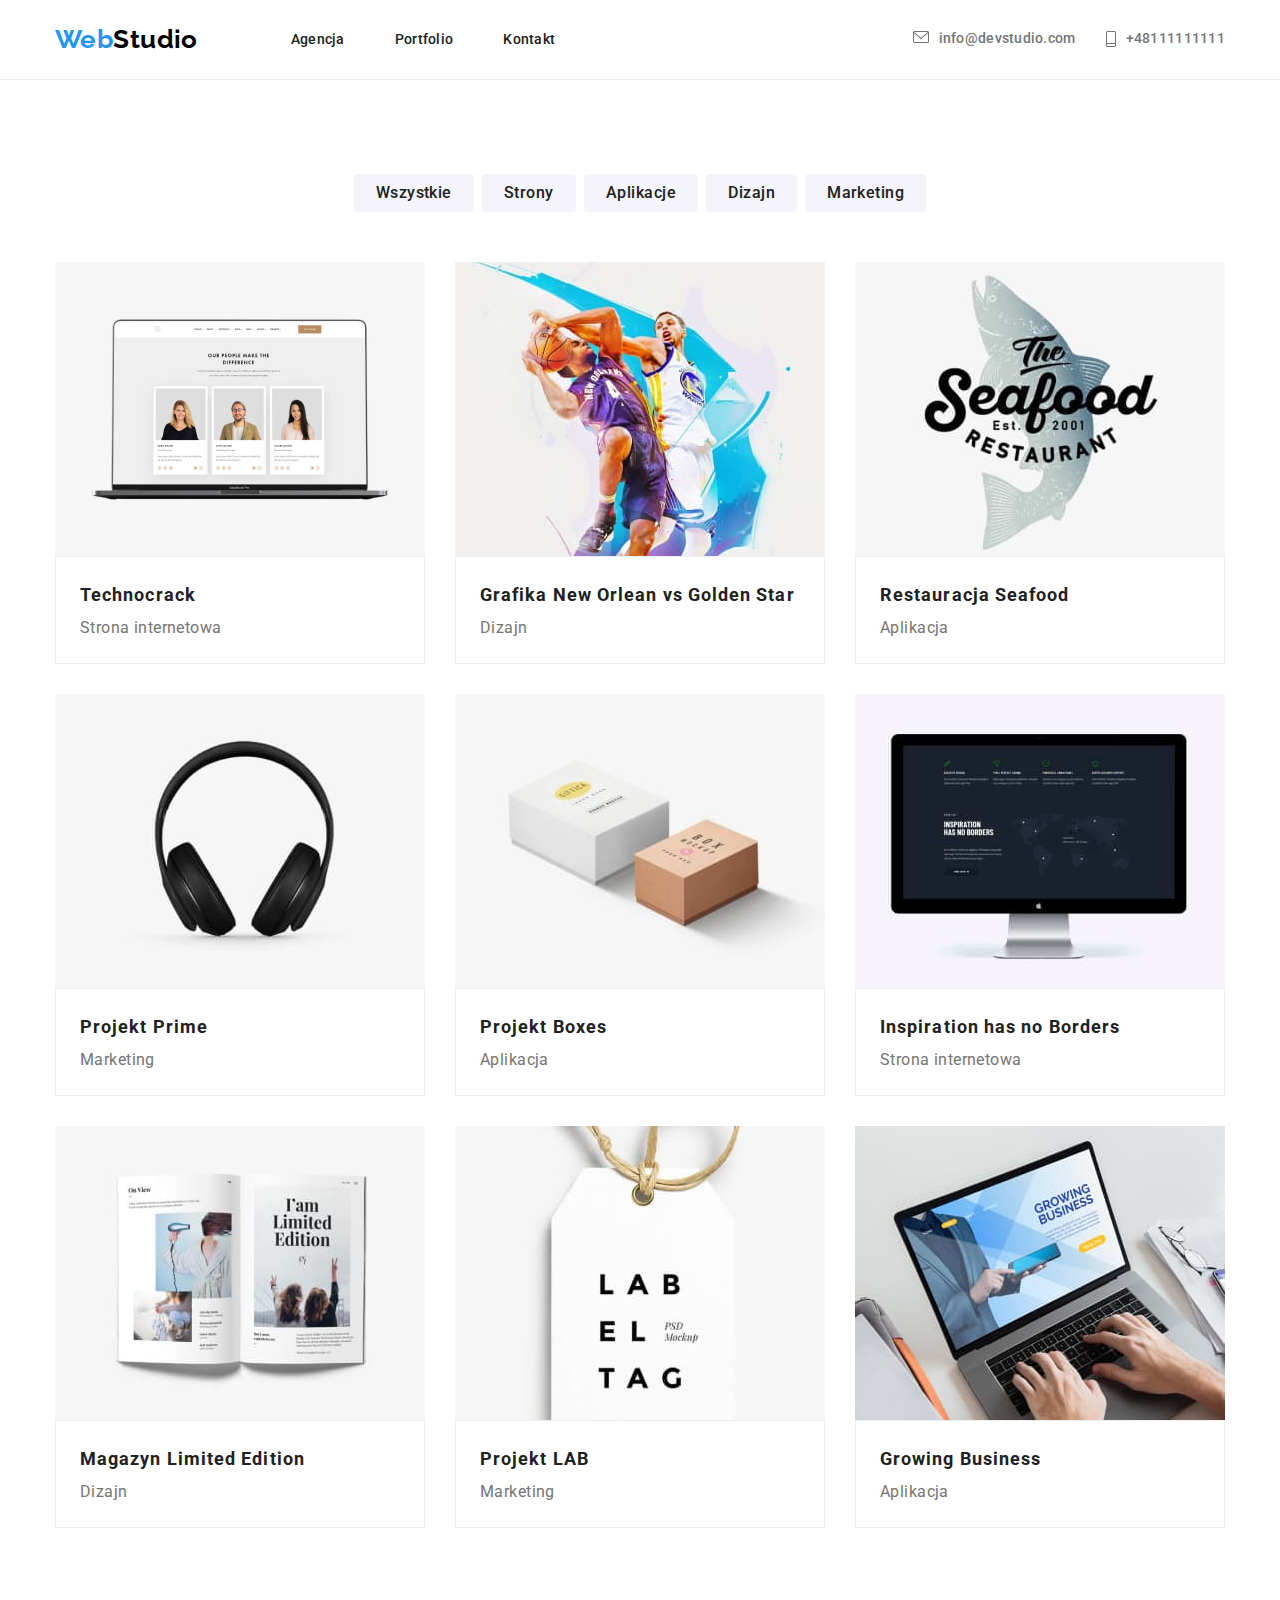
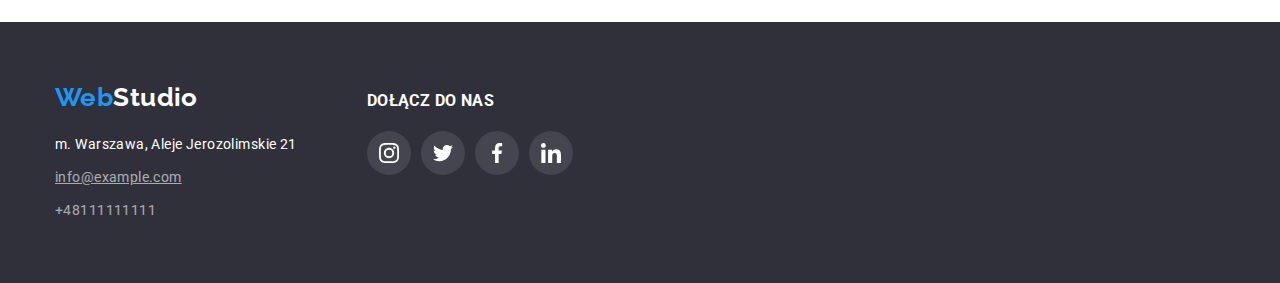
==== commit 17ae07f4: "thursday corrections" ====
--- a/portfolio.html
+++ b/portfolio.html
@@ -90,7 +90,9 @@
           </ul>
           <div>
             <ul class="project-list">
-              <li class="project-card">
+              <li>
+                <a class="project-link" href="#">
+                  <div class="project-photo">
                   <img
                     src="./images/photo-technocrack.jpg"
                     width="370"
@@ -98,43 +100,50 @@
                     alt="strona startowa Technocrack"
                     title="zdjęcie strony startowej Technocrack"
                   />
+                  <div class="overlay">
+                    <p class="overlay-text">
+                      Technocrack jest popularną platformą wykorzystywaną do
+                      rozpowszechniania koronawirusa. Firmy wykorzystują tę
+                      platformę do celów szpiegowskich i ataków na
+                      niezabezpieczone serwery konkurencji
+                    </p>
+                  </div>
+                  </div>
                   <div class="photo-description">
                     <h3 class="project-title">Technocrack</h3>
                     <p class="project-description">Strona internetowa</p>
                   </div>
-                  <div class="overlay">
-                    <p class="overlay-text">
-                      Technocrack jest popularną platformą wykorzystywaną do
-                      rozpowszechniania koronawirusa. Firmy wykorzystują tę
-                      platformę do celów szpiegowskich i ataków na
-                      niezabezpieczone serwery konkurencji
-                    </p>
-                  </div>
-              </li>
-              <li class="project-card">
-                  <img
+                </a>
+              </li>
+              <li>
+                <a class="project-link" href="#">
+                  <div class="project-photo">
+                    <img
                     src="./images/photo-basket.jpg"
                     width="370"
                     height="294"
                     alt="grafika New Orlean vs. Golden Star"
                     title="grafika New Orlean vs. Golden Star"
-                  />
-                  <div class="overlay">
-                    <p class="overlay-text">
-                      Technocrack jest popularną platformą wykorzystywaną do
-                      rozpowszechniania koronawirusa. Firmy wykorzystują tę
-                      platformę do celów szpiegowskich i ataków na
-                      niezabezpieczone serwery konkurencji
-                    </p>
+                    />
+                    <div class="overlay">
+                      <p class="overlay-text">
+                      Technocrack jest popularną platformą wykorzystywaną do
+                      rozpowszechniania koronawirusa. Firmy wykorzystują tę
+                      platformę do celów szpiegowskich i ataków na
+                      niezabezpieczone serwery konkurencji
+                      </p>
+                    </div>
                   </div>
                   <div class="photo-description">
                     <h3 class="project-title"
-                      >Grafika New Orlean vs Golden Star</h3
-                    >
+                      >Grafika New Orlean vs Golden Star</h3>
                     <p class="project-description">Dizajn</p>
                   </div>
-              </li>
-              <li class="project-card">
+                </a>
+              </li>
+              <li>
+                <a class="project-link" href="#">
+                  <div class="project-photo">
                   <img
                     src="./images/photo-seafood.jpg"
                     width="370"
@@ -150,12 +159,16 @@
                       niezabezpieczone serwery konkurencji
                     </p>
                   </div>
+                </div>
                   <div class="photo-description">
                     <h3 class="project-title">Restauracja Seafood</h3>
                     <p class="project-description">Aplikacja</p>
                   </div>
-              </li>
-              <li class="project-card">
+                </a>
+              </li>
+              <li>
+                <a class="project-link" href="#">
+                  <div class="project-photo">
                   <img
                     src="./images/photo-headphones.jpg"
                     width="370"
@@ -171,12 +184,16 @@
                       niezabezpieczone serwery konkurencji
                     </p>
                   </div>
+                </div>
                   <div class="photo-description">
                     <h3 class="project-title">Projekt Prime</h3>
                     <p class="project-description">Marketing</p>
                   </div>
-              </li>
-              <li class="project-card">
+                </a>
+              </li>
+              <li>
+                <a class="project-link" href="#">
+                  <div class="project-photo">
                   <img
                     src="./images/photo-boxes.jpg"
                     width="370"
@@ -192,12 +209,16 @@
                       niezabezpieczone serwery konkurencji
                     </p>
                   </div>
+                  </div>
                   <div class="photo-description">
                     <h3 class="project-title">Projekt Boxes</h3>
                     <p class="project-description">Aplikacja</p>
                   </div>
-              </li>
-              <li class="project-card">
+                </a>
+              </li>
+              <li>
+                <a class="project-link" href="#">
+                  <div class="project-photo">
                   <img
                     src="./images/photo-noborders.jpg"
                     width="370"
@@ -212,6 +233,7 @@
                       platformę do celów szpiegowskich i ataków na
                       niezabezpieczone serwery konkurencji
                     </p>
+                  </div>
                   </div>
                   <div class="photo-description">
                     <h3 class="project-title"
@@ -219,8 +241,11 @@
                     >
                     <p class="project-description">Strona internetowa</p>
                   </div>
-              </li>
-              <li class="project-card">
+                </a>
+              </li>
+              <li>
+                <a class="project-link" href="#">
+                  <div class="project-photo">
                   <img
                     src="./images/photo-magazyn.jpg"
                     width="370"
@@ -235,6 +260,7 @@
                       platformę do celów szpiegowskich i ataków na
                       niezabezpieczone serwery konkurencji
                     </p>
+                  </div>
                   </div>
                   <div class="photo-description">
                     <h3 class="project-title">
@@ -242,8 +268,11 @@
                     >
                     <p class="project-description">Dizajn</p>
                   </div>
-              </li>
-              <li class="project-card">
+                </a>
+              </li>
+              <li>
+                <a class="project-link" href="#">
+                  <div class="project-photo">
                   <img
                     src="./images/photo-lab.jpg"
                     width="370"
@@ -259,12 +288,16 @@
                       niezabezpieczone serwery konkurencji
                     </p>
                   </div>
+                  </div>
                   <div class="photo-description">
                     <h3 class="project-title">Projekt LAB</h3>
                     <p class="project-description">Marketing</p>
                   </div>
-              </li>
-              <li class="project-card">
+                </a>
+              </li>
+              <li>
+                <a class="project-link" href="#">
+                  <div class="project-photo">
                   <img
                     src="./images/photo-business.jpg"
                     width="370"
@@ -280,10 +313,12 @@
                       niezabezpieczone serwery konkurencji
                     </p>
                   </div>
+                  </div>
                   <div class="photo-description">
                     <h3 class="project-title">Growing Business</h3>
                     <p class="project-description">Aplikacja</p>
                   </div>
+                </a>
               </li>
             </ul>
           </div>
@@ -291,86 +326,79 @@
       </main>
       <footer class="footer-section">
         <div class="container footer-flex">
-          <div>
-            <a
-              class="webstudio link-style"
-              href="#"
-              target="_blank"
-              title="WebStudio"
-              ><span class="highlight">Web</span
-              ><span class="whitening">Studio</span></a
-            >
-            <ul class="footer-list">
-              <li>
-                <address class="footer-list-item address-style">
-                  m. Warszawa, Aleje Jerozolimskie 21
-                </address>
-              </li>
-              <li>
-                <a
-                  class="footer-list-item email link-style"
-                  href="mailto:info@example.com"
-                  >info@example.com</a
-                >
-              </li>
-              <li>
-                <a
-                  class="footer-list-item phone link-style"
-                  href="tel:+48111111111"
-                  >+48111111111</a
-                >
-              </li>
-            </ul>
-          </div>
-          <div class="footer-sm-section">
-            <h3>DOŁĄCZ DO NAS</h3>
-            <ul class="nav-list footer-sm-icons">
-              <li>
-                <a
-                  class="footer-sm-box"
-                  href="#"
-                  target="_blank"
-                  title="Instagram"
-                >
-                  <svg class="footer-sm-icon" width="20" height="20">
-                    <use xlink:href="./images/icons.svg#icon-instagram"></use>
-                  </svg>
-                </a>
-              </li>
-              <li>
-                <a
-                  class="footer-sm-box"
-                  href="#"
-                  target="_blank"
-                  title="Twitter"
-                >
-                  <svg class="footer-sm-icon" width="20" height="20">
-                    <use xlink:href="./images/icons.svg#icon-twitter"></use>
-                  </svg>
-                </a>
-              </li>
-              <li>
-                <a
-                  class="footer-sm-box"
-                  href="#"
-                  target="_blank"
-                  title="Facebook"
-                >
-                  <svg class="footer-sm-icon" width="20" height="20">
-                    <use xlink:href="./images/icons.svg#icon-facebook"></use>
-                  </svg>
-                </a>
-              </li>
-              <li>
-                <a class="footer-sm-box" href="#" target="_blank" title="In">
-                  <svg class="footer-sm-icon" width="20" height="20">
-                    <use xlink:href="./images/icons.svg#icon-linkedin"></use>
-                  </svg>
-                </a>
-              </li>
-            </ul>
-          </div>
+        <div>
+          <a
+            class="webstudio link-style"
+            href="#"
+            target="_blank"
+            title="WebStudio"
+            ><span class="highlight">Web</span
+            ><span class="whitening">Studio</span></a
+          >
+          <ul class="footer-list">
+            <li>
+              <address class="footer-list-item address-style">
+                m. Warszawa, Aleje Jerozolimskie 21
+              </address>
+            </li>
+            <li>
+              <a
+                class="footer-list-item email link-style"
+                href="mailto:info@example.com"
+                >info@example.com</a
+              >
+            </li>
+            <li>
+              <a
+                class="footer-list-item phone link-style"
+                href="tel:+48111111111"
+                >+48111111111</a
+              >
+            </li>
+          </ul>
         </div>
+        <div>
+          <h3 class="footer-sm-header">DOŁĄCZ DO NAS</h3>
+          <ul class="nav-list footer-sm-icons">
+            <li>
+              <a class="footer-sm-box" href="#" target="_blank" title="Instagram">
+                <svg class="footer-sm-icon" width="20" height="20">
+                  <use
+                    xlink:href="./images/icons.svg#icon-instagram"
+                  ></use>
+                </svg>
+              </a>
+            </li>
+            <li>
+              <a class="footer-sm-box" href="#" target="_blank" title="Twitter">
+                <svg class="footer-sm-icon" width="20" height="20">
+                  <use
+                    xlink:href="./images/icons.svg#icon-twitter"
+                  ></use>
+                </svg>
+              </a>
+            </li>
+            <li>
+              <a class="footer-sm-box"href="#" target="_blank" title="Facebook">
+                <svg class="footer-sm-icon" width="20" height="20">
+                  <use
+                    xlink:href="./images/icons.svg#icon-facebook"
+                  ></use>
+                </svg>
+              </a>
+            </li>
+            <li>
+              <a class="footer-sm-box" href="#" target="_blank" title="In">
+                <svg class="footer-sm-icon" width="20" height="20">
+                  <use
+                    xlink:href="./images/icons.svg#icon-linkedin"
+                  ></use>
+                </svg>
+              </a>
+            </li>
+          </ul>
+        </div>
+      </div>
       </footer>
     </div>
   </body>
--- a/css/styles.css
+++ b/css/styles.css
@@ -272,28 +272,6 @@
   display: list-item;
 }
 
-.container {
-  width: 1200px;
-  margin: auto;
-  padding-right: 15px;
-  padding-left: 15px;
-}
-
-.section {
-  padding-top: 94px;
-  padding-bottom: 94px;
-}
-
-h1,
-h2,
-h3,
-p,
-ul,
-figure {
-  margin: 0;
-  padding: 0;
-}
-
 :root {
   --black-primary: #212121;
   --grey-primary: #757575;
@@ -312,12 +290,58 @@
   letter-spacing: 0.03em;
 }
 
+h1,
+h2,
+h3,
+h4,
+h5,
+h6,
+p {
+  margin: 0;
+  padding: 0;
+}
+
+ul,
+ol {
+  list-style: none;
+  padding-left: 0;
+  margin: 0;
+}
+
+a {
+  text-decoration: none;
+  color: inherit;
+}
+
+img {
+  display: block;
+  max-width: 100%;
+  height: auto;
+}
+
+button {
+  display: block;
+  cursor: pointer;
+  border: none;
+  border-radius: 4px;
+}
+.container {
+  width: 1200px;
+  margin: auto;
+  padding-right: 15px;
+  padding-left: 15px;
+}
+
+.section {
+  padding-top: 94px;
+  padding-bottom: 94px;
+}
+
 .link-style:hover,
 .link-style:focus {
   color: var(--blue);
 }
 .link-style {
-  text-decoration: none;
   transition-property: color;
   transition-duration: 250ms;
   transition-timing-function: cubic-bezier(0.4, 0, 0.2, 1);
@@ -346,7 +370,6 @@
 }
 
 .nav-list {
-  list-style: none;
   display: flex;
   align-items: center;
   margin-left: auto;
@@ -381,7 +404,6 @@
 }
 
 .nav-contact {
-  list-style: none;
   color: var(--grey-primary);
   font-weight: 500;
   line-height: 1.14;
@@ -392,12 +414,11 @@
 
 .button-style {
   background: var(--blue-secondary);
-  border-radius: 4px;
-  border: 0px;
   font-weight: 500;
   font-size: 16px;
   line-height: 1.63;
   text-align: center;
+  margin: 0 auto;
   letter-spacing: 0.03em;
   color: var(--black-primary);
   font-family: inherit;
@@ -405,27 +426,19 @@
   padding-bottom: 6px;
   padding-right: 22px;
   padding-left: 22px;
-
+  transition-property: color, box-shadow, background-color;
   transition-duration: 250ms;
   transition-timing-function: cubic-bezier(0.4, 0, 0.2, 1);
 }
 .button-style:visited,
 .button-style:focus,
 .button-style:hover {
-  background: var(--blue);
+  background-color: var(--blue);
   box-shadow: 0px 3px 1px rgba(0, 0, 0, 0.1), 0px 1px 2px rgba(0, 0, 0, 0.08),
     0px 2px 2px rgba(0, 0, 0, 0.12);
-  border-radius: 4px;
-  cursor: pointer;
-  font-weight: 500;
-  font-size: 16px;
-  line-height: 1.63;
-  text-align: center;
-  letter-spacing: 0.03em;
   color: var(--white);
 }
 .project-list {
-  list-style: none;
   display: flex;
   flex-wrap: wrap;
   gap: 30px;
@@ -443,9 +456,18 @@
   color: var(--grey-primary);
 }
 
+.project-photo {
+  position: relative;
+  overflow: hidden;
+}
+
 .footer-flex {
   display: flex;
+  align-items: baseline;
   gap: 70px;
+}
+.footer-sm-header {
+  margin-bottom: 20px;
 }
 
 .footer-section {
@@ -455,14 +477,12 @@
   padding-bottom: 60px;
 }
 .footer-list {
-  list-style-type: none;
   display: flex;
   flex-direction: column;
   gap: 9px;
   margin-top: 20px;
 }
 .footer-list-item {
-  text-decoration: none;
   line-height: 1.71;
   color: var(--white);
 }
@@ -518,6 +538,7 @@
 }
 .lorem-description {
   line-height: 1.71;
+  color: var(--grey-primary);
 }
 .header-secondary {
   font-weight: 700;
@@ -533,7 +554,6 @@
 
 .team-list {
   gap: 30px;
-  list-style: none;
   display: flex;
   align-items: center;
   margin-left: auto;
@@ -542,7 +562,6 @@
 .team-member-box {
   background-color: var(--white);
   text-align: center;
-  padding-bottom: 30px;
   box-shadow: 0px 1px 3px rgba(0, 0, 0, 0.12), 0px 1px 1px rgba(0, 0, 0, 0.14),
     0px 2px 1px rgba(0, 0, 0, 0.2);
   border-radius: 0px 0px 4px 4px;
@@ -580,20 +599,12 @@
   gap: 8px;
   margin-bottom: 50px;
 }
-.project-card {
-  border: solid 1px #eeeeee;
-  max-width: 370px;
-  transition-duration: 250ms;
-  transition-timing-function: cubic-bezier(0.4, 0, 0.2, 1);
-  position: relative;
-  overflow: hidden;
-}
 
 .overlay {
   position: absolute;
   width: 100%;
   height: 294px;
-  bottom: 110px;
+  bottom: 0px;
   background-color: rgba(33, 150, 243, 0.9);
   transform: translateY(140%);
   transition-timing-function: cubic-bezier(0.4, 0, 0.2, 1);
@@ -610,20 +621,21 @@
   line-height: 1.56;
   color: var(--white);
 }
-
-.project-card:hover .overlay {
+.project-link {
+  display: block;
+}
+.project-link:hover .overlay {
   transform: translateY(0);
 }
 
-.project-card:hover {
+.project-link:hover,
+.project-link:focus {
   box-shadow: 0px 1px 1px rgba(0, 0, 0, 0.12), 0px 4px 4px rgba(0, 0, 0, 0.06),
     1px 4px 6px rgba(0, 0, 0, 0.16);
 }
 .photo-description {
-  margin-top: 20px;
-  margin-bottom: 20px;
-  margin-right: 24px;
-  margin-left: 24px;
+  padding: 20px 24px;
+  border: solid 1px #eeeeee;
 }
 .contacts {
   display: flex;
@@ -632,7 +644,6 @@
 }
 
 .lorem-list {
-  list-style: none;
   display: flex;
   align-items: center;
   margin-left: auto;
@@ -654,7 +665,6 @@
 }
 .sm-icons {
   margin-top: 16px;
-  list-style: none;
   display: flex;
   justify-content: center;
   gap: 10px;
@@ -663,7 +673,6 @@
 }
 
 .client-list {
-  list-style: none;
   display: flex;
   align-items: center;
   margin-left: auto;
@@ -681,16 +690,7 @@
   transition-duration: 250ms;
   transition-timing-function: cubic-bezier(0.4, 0, 0.2, 1);
 }
-.footer-sm-section {
-  fill: white;
-  display: flex;
-  flex-direction: column;
-  width: 206px;
-  justify-content: flex-start;
-  align-content: space-between;
-  gap: 20px;
-  margin-top: 12px;
-}
+
 .footer-sm-icons {
   gap: 10px;
   transition-duration: 250ms;
@@ -698,7 +698,7 @@
 }
 
 .svg-style {
-  fill: #757575;
+  fill: currentColor;
   transition-property: fill;
   transition-duration: 250ms;
   transition-timing-function: cubic-bezier(0.4, 0, 0.2, 1);
@@ -768,10 +768,6 @@
 .footer-sm-box:hover,
 .footer-sm-box:focus {
   background-color: var(--blue);
-}
-
-.picture {
-  display: block;
 }
 
 .picture-style {
@@ -803,7 +799,7 @@
   height: 100%;
   background-color: rgba(0, 0, 0, 0.2);
   transition: transform 0.35s;
-  z-index: 1;
+  z-index: 2;
 }
 
 .is-hidden {
